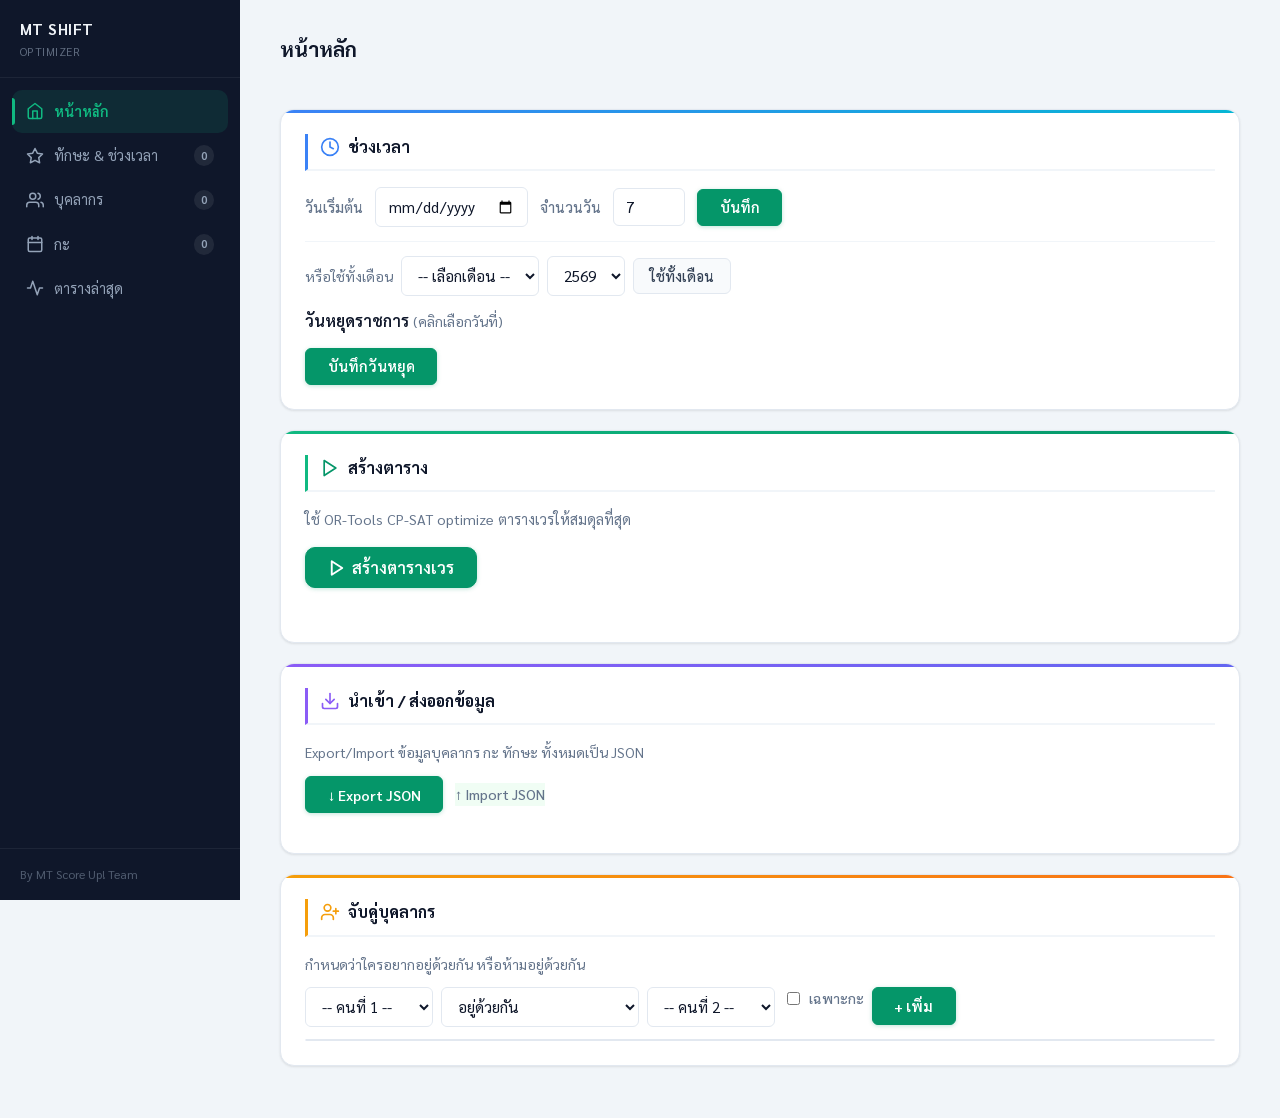
==== static/index.html @ 8bf4f56b "Add Excel (.xlsx) export — styled like print layout - Sheet 1: wide schedule table, cool-tone shift " ====
<!DOCTYPE html>
<html lang="th">
<head>
  <meta charset="UTF-8" />
  <meta name="viewport" content="width=device-width, initial-scale=1" />
  <title>MT Shift Optimizer</title>
  <link rel="stylesheet" href="/static/style.css" />
  <link rel="preconnect" href="https://fonts.googleapis.com">
  <link rel="preconnect" href="https://fonts.gstatic.com" crossorigin>
  <link href="https://fonts.googleapis.com/css2?family=Sarabun:wght@400;500;600;700&display=swap" rel="stylesheet">
</head>
<body class="app-layout">
  <div class="app-sidebar-overlay" id="sidebar_overlay"></div>
  <aside class="app-sidebar" id="app_sidebar" aria-label="เมนูหลัก">
    <div class="app-sidebar-header">
      <div>
        <h1 class="app-sidebar-title">MT Shift</h1>
        <div class="app-sidebar-subtitle">Optimizer</div>
      </div>
      <button class="sidebar-close-btn" id="sidebar_close" aria-label="ปิดเมนู">
        <svg width="20" height="20" viewBox="0 0 24 24" fill="none" stroke="currentColor" stroke-width="2" stroke-linecap="round" stroke-linejoin="round"><line x1="18" y1="6" x2="6" y2="18"/><line x1="6" y1="6" x2="18" y2="18"/></svg>
      </button>
    </div>
    <nav class="app-sidebar-nav">
      <a href="#" class="app-nav-item active" data-page="home">
        <svg class="nav-icon" viewBox="0 0 24 24" fill="none" stroke="currentColor" stroke-width="2" stroke-linecap="round" stroke-linejoin="round"><path d="M3 9l9-7 9 7v11a2 2 0 0 1-2 2H5a2 2 0 0 1-2-2z"/><polyline points="9 22 9 12 15 12 15 22"/></svg>
        <span>หน้าหลัก</span>
      </a>
      <a href="#" class="app-nav-item" data-page="skills">
        <svg class="nav-icon" viewBox="0 0 24 24" fill="none" stroke="currentColor" stroke-width="2" stroke-linecap="round" stroke-linejoin="round"><polygon points="12 2 15.09 8.26 22 9.27 17 14.14 18.18 21.02 12 17.77 5.82 21.02 7 14.14 2 9.27 8.91 8.26 12 2"/></svg>
        <span>ทักษะ &amp; ช่วงเวลา</span>
        <span class="nav-badge" id="nav_badge_skills">0</span>
      </a>
      <a href="#" class="app-nav-item" data-page="staff">
        <svg class="nav-icon" viewBox="0 0 24 24" fill="none" stroke="currentColor" stroke-width="2" stroke-linecap="round" stroke-linejoin="round"><path d="M17 21v-2a4 4 0 0 0-4-4H5a4 4 0 0 0-4 4v2"/><circle cx="9" cy="7" r="4"/><path d="M23 21v-2a4 4 0 0 0-3-3.87"/><path d="M16 3.13a4 4 0 0 1 0 7.75"/></svg>
        <span>บุคลากร</span>
        <span class="nav-badge" id="nav_badge_staff">0</span>
      </a>
      <a href="#" class="app-nav-item" data-page="shifts">
        <svg class="nav-icon" viewBox="0 0 24 24" fill="none" stroke="currentColor" stroke-width="2" stroke-linecap="round" stroke-linejoin="round"><rect x="3" y="4" width="18" height="18" rx="2" ry="2"/><line x1="16" y1="2" x2="16" y2="6"/><line x1="8" y1="2" x2="8" y2="6"/><line x1="3" y1="10" x2="21" y2="10"/></svg>
        <span>กะ</span>
        <span class="nav-badge" id="nav_badge_shifts">0</span>
      </a>
      <a href="#" class="app-nav-item" data-page="schedule">
        <svg class="nav-icon" viewBox="0 0 24 24" fill="none" stroke="currentColor" stroke-width="2" stroke-linecap="round" stroke-linejoin="round"><polyline points="22 12 18 12 15 21 9 3 6 12 2 12"/></svg>
        <span>ตารางล่าสุด</span>
      </a>
    </nav>
    <div class="app-sidebar-footer">By MT Score Up! Team</div>
  </aside>

  <button class="hamburger-btn" id="hamburger_btn" aria-label="เปิดเมนู">
    <svg width="24" height="24" viewBox="0 0 24 24" fill="none" stroke="currentColor" stroke-width="2" stroke-linecap="round" stroke-linejoin="round"><line x1="3" y1="12" x2="21" y2="12"/><line x1="3" y1="6" x2="21" y2="6"/><line x1="3" y1="18" x2="21" y2="18"/></svg>
  </button>

  <main class="app-main">

    <!-- ===== HOME ===== -->
    <div id="page-home" class="app-page">
      <header class="page-header">
        <h1>หน้าหลัก</h1>
      </header>
      <div id="home_process_steps" class="process-steps" aria-label="ขั้นตอนการทำงาน"></div>
      <section id="settings" class="card card-step card-home card-home-time">
        <h2><svg class="card-icon" viewBox="0 0 24 24" fill="none" stroke="currentColor" stroke-width="2" stroke-linecap="round" stroke-linejoin="round"><circle cx="12" cy="12" r="10"/><polyline points="12 6 12 12 16 14"/></svg>ช่วงเวลา</h2>
        <div class="setting-row">
          <label for="schedule_start_date">วันเริ่มต้น</label>
          <input type="date" id="schedule_start_date" />
          <label for="num_days">จำนวนวัน</label>
          <input type="number" id="num_days" min="1" max="31" value="7" style="width:4.5rem" />
          <button type="button" id="save_settings" class="btn-primary">บันทึก</button>
        </div>
        <div class="month-preset">
          <span>หรือใช้ทั้งเดือน</span>
          <select id="preset_month">
            <option value="">-- เลือกเดือน --</option>
            <option value="1">มกราคม</option>
            <option value="2">กุมภาพันธ์</option>
            <option value="3">มีนาคม</option>
            <option value="4">เมษายน</option>
            <option value="5">พฤษภาคม</option>
            <option value="6">มิถุนายน</option>
            <option value="7">กรกฎาคม</option>
            <option value="8">สิงหาคม</option>
            <option value="9">กันยายน</option>
            <option value="10">ตุลาคม</option>
            <option value="11">พฤศจิกายน</option>
            <option value="12">ธันวาคม</option>
          </select>
          <select id="preset_year"></select>
          <button type="button" id="apply_month">ใช้ทั้งเดือน</button>
        </div>
        <div style="margin-top:.75rem">
          <label style="font-weight:600; margin-bottom:.35rem; display:block">วันหยุดราชการ <span class="text-muted" style="font-weight:400">(คลิกเลือกวันที่)</span></label>
          <div id="holiday_calendar" class="holiday-calendar"></div>
          <input type="hidden" id="holiday_dates" />
          <button type="button" id="save_holidays" class="btn-primary" style="margin-top:.5rem">บันทึกวันหยุด</button>
          <span id="holiday_save_msg" class="text-muted" style="font-size:.82rem; margin-left:.5rem"></span>
        </div>
      </section>
      <section id="run" class="card card-step card-home card-home-run">
        <h2><svg class="card-icon" viewBox="0 0 24 24" fill="none" stroke="currentColor" stroke-width="2" stroke-linecap="round" stroke-linejoin="round"><polygon points="5 3 19 12 5 21 5 3"/></svg>สร้างตาราง</h2>
        <p id="run_ready_hint" class="run-ready-hint" style="display:none">พร้อมสร้างตารางแล้ว</p>
        <p class="card-desc">ใช้ OR-Tools CP-SAT optimize ตารางเวรให้สมดุลที่สุด</p>
        <button type="button" id="run_schedule" class="btn-primary btn-run btn-run-hero" data-default-text="สร้างตารางเวร">
          <svg width="18" height="18" viewBox="0 0 24 24" fill="none" stroke="currentColor" stroke-width="2.5" stroke-linecap="round" stroke-linejoin="round"><polygon points="5 3 19 12 5 21 5 3"/></svg>
          <span class="btn-text">สร้างตารางเวร</span>
        </button>
        <p id="run_message" class="message"></p>
      </section>
      <section class="card card-step card-home card-home-io">
        <h2><svg class="card-icon" viewBox="0 0 24 24" fill="none" stroke="currentColor" stroke-width="2" stroke-linecap="round" stroke-linejoin="round"><path d="M21 15v4a2 2 0 0 1-2 2H5a2 2 0 0 1-2-2v-4"/><polyline points="7 10 12 15 17 10"/><line x1="12" y1="15" x2="12" y2="3"/></svg>นำเข้า / ส่งออกข้อมูล</h2>
        <p class="text-muted" style="margin:0 0 .75rem 0">Export/Import ข้อมูลบุคลากร กะ ทักษะ ทั้งหมดเป็น JSON</p>
        <div class="form-inline">
          <button type="button" id="export_json" class="btn-primary">↓ Export JSON</button>
          <label class="btn-secondary" style="cursor:pointer; display:inline-flex; align-items:center; gap:.25rem">
            ↑ Import JSON
            <input type="file" id="import_json_file" accept=".json" style="display:none" />
          </label>
        </div>
      </section>
      <section class="card card-step card-home card-home-pair">
        <h2><svg class="card-icon" viewBox="0 0 24 24" fill="none" stroke="currentColor" stroke-width="2" stroke-linecap="round" stroke-linejoin="round"><path d="M16 21v-2a4 4 0 0 0-4-4H6a4 4 0 0 0-4 4v2"/><circle cx="9" cy="7" r="4"/><line x1="19" y1="8" x2="19" y2="14"/><line x1="22" y1="11" x2="16" y2="11"/></svg>จับคู่บุคลากร</h2>
        <p class="text-muted" style="margin:0 0 .75rem 0">กำหนดว่าใครอยากอยู่ด้วยกัน หรือห้ามอยู่ด้วยกัน</p>
        <div class="form-inline" style="margin-bottom:.75rem; flex-wrap:wrap; gap:.5rem; align-items:flex-start">
          <select id="pair_staff_1" style="min-width:8rem"><option value="">-- คนที่ 1 --</option></select>
          <select id="pair_type" style="min-width:9rem">
            <option value="together">อยู่ด้วยกัน</option>
            <option value="apart">ห้ามอยู่ด้วยกัน</option>
            <option value="depends_on">คนที่ 2 ต้องอยู่กับ คนที่ 1</option>
          </select>
          <select id="pair_staff_2" style="min-width:8rem"><option value="">-- คนที่ 2 --</option></select>
          <div class="pair-shifts-wrap" style="display:flex; align-items:center; gap:.5rem; flex-wrap:wrap">
            <label class="pair-shift-toggle" style="display:inline-flex; align-items:center; gap:.35rem; cursor:pointer; white-space:nowrap">
              <input type="checkbox" id="pair_shift_filter_on" />
              <span>เฉพาะกะ</span>
            </label>
            <div id="pair_shifts_checkboxes" class="pair-shifts-checkboxes" style="display:none; flex-wrap:wrap; gap:.4rem"></div>
          </div>
          <button type="button" id="add_pair" class="btn-primary">+ เพิ่ม</button>
        </div>
        <ul id="pair_list" class="skill-list"></ul>
      </section>
    </div>

    <!-- ===== SKILLS ===== -->
    <div id="page-skills" class="app-page" style="display:none">
      <header class="page-header">
        <h1>ทักษะ &amp; ช่วงเวลา</h1>
      </header>
      <section id="skills" class="card">
        <h2>ทักษะ</h2>
        <p class="text-muted">เพิ่มทักษะที่นี่ แล้วกำหนดให้บุคลากรในหน้าบุคลากร</p>
        <div class="form-inline" style="margin-bottom:1rem">
          <input type="text" id="skill_name" placeholder="ชื่อทักษะ เช่น เจาะเลือด" aria-label="ชื่อทักษะ" style="min-width:12rem" />
          <button type="button" id="add_skill" class="btn-primary">+ เพิ่ม</button>
        </div>
        <ul id="skill_list" class="skill-list"></ul>
      </section>
      <section id="titles" class="card">
        <h2>ฉายา / ตำแหน่ง</h2>
        <p class="text-muted">เช่น MT เต็มเวลา, พาร์ทไทม์ — กำหนดประเภทของแต่ละตำแหน่ง</p>
        <div class="form-inline" style="margin-bottom:1rem">
          <input type="text" id="title_name" placeholder="ชื่อฉายา เช่น MT เต็มเวลา" aria-label="ชื่อฉายา" style="min-width:10rem" />
          <select id="title_type" aria-label="ประเภท">
            <option value="fulltime">เต็มเวลา</option>
            <option value="parttime">พาร์ทไทม์</option>
          </select>
          <button type="button" id="add_title" class="btn-primary">+ เพิ่ม</button>
        </div>
        <ul id="title_list" class="skill-list"></ul>
      </section>
      <section id="time_windows" class="card">
        <h2>ช่วงเวลา</h2>
        <p class="text-muted">กำหนดช่วงเวลาสำหรับกะและบุคลากร</p>
        <div class="form-inline" style="margin-bottom:1rem">
          <label for="time_window_start">เริ่ม</label>
          <input type="text" id="time_window_start" placeholder="06:30" aria-label="เวลาเริ่ม" style="width:5.5rem" />
          <label for="time_window_end">ถึง</label>
          <input type="text" id="time_window_end" placeholder="12:00" aria-label="เวลาสิ้นสุด" style="width:5.5rem" />
          <label for="time_window_name">ชื่อ (ไม่บังคับ)</label>
          <input type="text" id="time_window_name" placeholder="ชื่อ หรือจะใช้เวลาเป็นชื่อ" aria-label="ชื่อช่วงเวลา" style="min-width:10rem" />
          <button type="button" id="add_time_window" class="btn-primary">+ เพิ่ม</button>
        </div>
        <ul id="time_window_list" class="skill-list"></ul>
      </section>
    </div>

    <!-- ===== STAFF ===== -->
    <div id="page-staff" class="app-page" style="display:none">
      <header class="page-header">
        <h1>บุคลากร</h1>
      </header>
      <section class="card">
        <h2>เพิ่มบุคลากร</h2>
        <details class="staff-add-collapse" open>
          <summary class="staff-add-collapse-summary">พับ/ขยายฟอร์มเพิ่มบุคลากร</summary>
        <fieldset class="form-section">
          <legend>ข้อมูลพื้นฐาน</legend>
          <div class="form-inline">
            <input type="text" id="staff_name" placeholder="ชื่อ-นามสกุล" aria-label="ชื่อ" style="min-width:10rem" />
            <label for="staff_title_select">ตำแหน่ง</label>
            <select id="staff_title_select" aria-label="ฉายา/ตำแหน่ง" style="min-width:10rem">
              <option value="">— เลือก —</option>
            </select>
          </div>
        </fieldset>
        <fieldset class="form-section">
          <legend>วันหยุด</legend>
          <div class="form-group staff-off-days-of-month-wrap" style="margin-top:.5rem">
            <div class="month-mode-toggle">
              <label class="month-mode-label">
                <input type="radio" name="staff_add_month_mode" value="off" checked /> ระบุวันหยุด
              </label>
              <label class="month-mode-label">
                <input type="radio" name="staff_add_month_mode" value="work" /> ระบุวันทำงาน
              </label>
            </div>
            <label for="staff_add_off_days_of_month" id="staff_add_month_label">รายเดือน (วันที่)</label>
            <input type="text" id="staff_add_off_days_of_month" class="staff-month-input" placeholder="คลิกเลือกวันที่จากปฏิทิน" aria-label="วันที่ของเดือน" readonly style="max-width:16rem" />
            <div id="staff_add_month_hint" class="text-muted staff-month-help"></div>
            <div id="staff_add_off_days_of_month_calendar"></div>
          </div>
        </fieldset>
        <details class="form-section shift-day-rules-section shift-day-rules-collapse" open>
          <summary class="shift-day-rules-summary">ข้อยกเว้นรายวันแยกกะ</summary>
          <div class="form-group shift-day-rules-wrap" style="margin-top:0">
            <label class="text-muted" style="font-size:.82rem">เช่น วันที่ 27 อนุญาตเฉพาะเวรบ่าย/ดึก (กะอื่นจะไม่ถูกจัดในวันนั้น)</label>
            <div id="staff_add_shift_day_rules" class="shift-day-rules-list"></div>
            <button type="button" id="staff_add_shift_day_rule_add" class="small shift-day-rules-add-btn">+ เพิ่มกฎรายวัน</button>
          </div>
        </details>
        <fieldset class="form-section">
          <legend>จำนวนกะ / เดือน</legend>
          <div class="form-inline" style="margin-bottom:0">
            <label for="staff_add_min_shifts">ขั้นต่ำ</label>
            <input type="number" id="staff_add_min_shifts" min="0" max="31" placeholder="—" style="width:5rem" />
            <label for="staff_add_max_shifts">สูงสุด</label>
            <input type="number" id="staff_add_max_shifts" min="0" max="31" placeholder="—" style="width:5rem" />
            <span class="text-muted" style="font-size:.82rem; margin:0">ว่างไว้ = ไม่จำกัด</span>
          </div>
        </fieldset>
        <fieldset class="form-section">
          <legend>ห่างกันอย่างน้อย (วัน)</legend>
          <div class="form-inline" style="margin-bottom:0">
            <input type="number" id="staff_add_min_gap" min="0" max="30" placeholder="—" style="width:5rem" />
            <span class="text-muted" style="font-size:.82rem; margin:0">เช่น 6 = ห่างอย่างน้อย 6 วัน (≈1 ครั้ง/สัปดาห์)</span>
          </div>
          <div class="form-group" style="margin-top:.5rem">
            <label class="text-muted" style="font-size:.82rem">กำหนดเว้นขั้นต่ำแยกตามกะ (ใส่ตัวเลขเฉพาะกะที่อยากจำกัด)</label>
            <div id="staff_add_min_gap_rules" class="staff-skills-checkboxes"></div>
          </div>
        </fieldset>
        <fieldset class="form-section">
          <legend>ขั้นต่ำ/สูงสุด ต่อกะรายคน</legend>
          <div class="form-group" style="margin-top:0">
            <label class="text-muted" style="font-size:.82rem">กำหนดเฉพาะกะที่ต้องคุม เช่น เวรดึก xmatch</label>
            <div id="staff_add_shift_limits" class="staff-skills-checkboxes"></div>
          </div>
        </fieldset>
        <fieldset class="form-section">
          <legend>ทักษะ &amp; เวลา</legend>
          <div class="form-group staff-add-skills-wrap" style="margin-top:0">
            <label>ทักษะ</label>
            <div id="staff_add_skills" class="staff-skills-checkboxes"></div>
          </div>
          <div class="form-group staff-add-time-windows-wrap">
            <label>ช่วงเวลาที่อยู่ได้</label>
            <div id="staff_add_time_windows" class="staff-time-windows-checkboxes"></div>
          </div>
        </fieldset>
        <button type="button" id="add_staff" class="btn-primary" style="margin-top:.75rem">+ เพิ่มบุคลากร</button>
        </details>
      </section>

      <section class="card">
        <h2>รายชื่อบุคลากร</h2>
        <div class="staff-sidebar-layout">
          <nav id="staff_sidebar" class="staff-sidebar" aria-label="รายชื่อบุคลากร">
            <ul id="staff_list"></ul>
          </nav>
          <div id="staff_detail_panel" class="staff-detail-panel">
            <div id="staff_detail_empty" class="staff-detail-empty">เลือกบุคลากรจากรายการด้านซ้าย</div>
            <div id="staff_detail_loading" style="display:none">กำลังโหลด...</div>
            <div id="staff_detail_content" style="display:none"></div>
          </div>
        </div>
      </section>
    </div>

    <!-- ===== SHIFTS ===== -->
    <div id="page-shifts" class="app-page" style="display:none">
      <header class="page-header">
        <h1>กะ</h1>
      </header>
      <section class="card">
        <h2>เทมเพลต</h2>
        <div class="template-buttons">
          <span>โหลด</span>
          <button type="button" id="template_1" class="btn-template btn-template-wip">Template 1 — เวรเจาะเลือด (ยังไม่เสร็จ)</button>
          <button type="button" id="template_2" class="btn-template">Template 2 — Microbiology</button>
          <button type="button" id="template_5" class="btn-template btn-template-wip">Template 5 — Multi-room (Micro/Hemato/Immune/Chem) (ยังไม่เสร็จ)</button>
          <button type="button" id="template_6" class="btn-template">Template 6 — ห้อง Donor / ห้อง X-match</button>
          <button type="button" id="template_3" class="btn-template btn-template-wip">Template 3 — (ยังไม่เสร็จ)</button>
          <button type="button" id="template_4" class="btn-template btn-template-demo">Template 4 — Demo infeasible</button>
          <button type="button" id="clear_all" class="btn-clear-all small" title="ลบบุคลากร กะ และตารางทั้งหมด">ล้างทั้งหมด</button>
        </div>
      </section>
      <section class="card">
        <h2>เพิ่ม / แก้ไขกะ</h2>
        <div class="shift-form">
          <div class="form-inline">
            <input type="text" id="shift_name" placeholder="ชื่อกะ" aria-label="ชื่อกะ" />
            <button type="button" id="add_shift" class="btn-primary">+ บันทึกกะ</button>
            <span id="shift_edit_actions" style="display:none">
              <button type="button" id="shift_edit_cancel" class="btn-secondary small">ยกเลิก</button>
            </span>
          </div>
          <div class="form-group shift-active-days-of-month-wrap" style="margin-top:.5rem">
            <label for="shift_active_days_of_month_summary">วันที่ของเดือน (1-31)</label>
            <input type="text" id="shift_active_days_of_month_summary" class="staff-month-input" placeholder="คลิกเลือกวันที่จากปุ่มด้านล่าง" readonly style="max-width:16rem" />
            <input type="hidden" id="shift_active_days_of_month" />
            <div id="shift_active_days_of_month_calendar"></div>
            <label class="shift-include-holidays-pill">
              <input type="checkbox" id="shift_include_holidays" />
              <span class="shift-include-holidays-copy">
                <strong>รวมวันหยุดราชการ</strong>
                <small>วันที่หยุดที่ตั้งไว้จะถือว่าเปิดกะนี้เพิ่มทันที</small>
              </span>
            </label>
          </div>
          <details class="shift-help" open style="margin-top:.5rem">
            <summary class="shift-help-summary">วิธีใช้แบบเร็ว (3 จุดสำคัญ)</summary>
            <ul class="shift-help-list">
              <li><strong>ทำอะไร:</strong> เลือกวันที่ 1-31 ที่ต้องการให้กะนี้เปิด และจัดลำดับช่องในกะตามคอลัมน์ที่อยากเห็น</li>
              <li><strong>เมื่อไหร่:</strong> ถ้าต้องการให้กะเปิดเพิ่มในวันหยุดราชการ ให้เปิดสวิตช์ <strong>รวมวันหยุดราชการ</strong></li>
              <li><strong>ผลลัพธ์:</strong> ตอนสร้างตาราง ระบบจะเปิดกะตามวันที่ที่เลือก (รวมวันหยุดถ้าเปิดสวิตช์) และเรียงคอลัมน์ตามลำดับช่องที่ตั้งไว้</li>
            </ul>
          </details>
          <details class="shift-title-reqs-details">
            <summary>ฉายาขั้นต่ำต่อกะ <small>(เช่น ต้องมี "เต็มเวลา" >= 1 คน)</small></summary>
            <div id="shift_title_requirements"></div>
            <button type="button" id="add_title_req_row" class="small">+ เพิ่มเงื่อนไขฉายา</button>
          </details>
          <div class="positions-editor">
            <span>ช่องในกะ</span>
            <div id="shift_positions_list"></div>
            <button type="button" id="add_position_row" class="small">+ เพิ่มช่อง</button>
          </div>
        </div>
      </section>
      <section class="card">
        <h2>รายการกะ</h2>
        <ul id="shift_list"></ul>
      </section>
    </div>

    <!-- ===== SCHEDULE ===== -->
    <div id="page-schedule" class="app-page" style="display:none">
      <header class="page-header">
        <h1>ตารางล่าสุด</h1>
      </header>
      <section id="schedule_result" class="card">
        <p id="schedule_meta"></p>
        <div id="schedule_table_wrap"></div>
        <p>
          <a id="export_xlsx" href="#" class="btn-primary" style="display:none">↓ Excel</a>
          <a id="export_csv" href="#" class="btn-secondary" style="display:none">↓ CSV</a>
          <button id="print_schedule" class="btn-secondary" style="display:none">🖨 พิมพ์ A4</button>
        </p>
      </section>
    </div>

  </main>
  <script src="/static/app.js"></script>
</body>
</html>
---- static/style.css ----
/* ===== Design tokens ===== */
:root {
  --bg:           #f1f5f9;
  --surface:      #ffffff;
  --surface-2:    #f8fafc;
  --border:       #e2e8f0;
  --border-light: #f1f5f9;
  --text:         #0f172a;
  --text-2:       #334155;
  --muted:        #64748b;
  --accent:       #059669;
  --accent-2:     #047857;
  --accent-light: #d1fae5;
  --accent-pale:  #f0fdf4;
  --danger:       #dc2626;
  --danger-light: #fee2e2;
  --warn:         #d97706;
  --warn-light:   #fffbeb;
  --radius:       10px;
  --radius-sm:    6px;
  --radius-lg:    14px;
  --shadow-sm:    0 1px 3px rgba(0,0,0,.06), 0 1px 2px rgba(0,0,0,.04);
  --shadow:       0 4px 16px rgba(0,0,0,.07), 0 1px 4px rgba(0,0,0,.04);
  --sidebar-bg:   #0f172a;
  --sidebar-text: #94a3b8;
  --sidebar-active: #10b981;
  --sidebar-active-bg: rgba(16,185,129,.12);
}

* { box-sizing: border-box; }

body {
  font-family: "Sarabun", "Segoe UI", system-ui, sans-serif;
  background: var(--bg);
  color: var(--text);
  margin: 0;
  line-height: 1.6;
  font-size: 1rem;
}

/* ===== Layout ===== */
body.app-layout {
  display: flex;
  min-height: 100vh;
}

/* ===== Sidebar ===== */
.app-sidebar {
  width: 240px;
  min-width: 240px;
  background: var(--sidebar-bg);
  display: flex;
  flex-direction: column;
  position: sticky;
  top: 0;
  height: 100vh;
  overflow-y: auto;
  z-index: 100;
  transition: transform .3s cubic-bezier(.4,0,.2,1);
}

.app-sidebar-header {
  padding: 1.25rem 1.25rem 1rem;
  border-bottom: 1px solid rgba(255,255,255,.06);
  display: flex;
  align-items: center;
  justify-content: space-between;
}

.sidebar-close-btn {
  display: none;
  background: none;
  border: none;
  color: var(--sidebar-text);
  cursor: pointer;
  padding: .25rem;
  border-radius: var(--radius-sm);
  transition: background .15s, color .15s;
}
.sidebar-close-btn:hover { background: rgba(255,255,255,.1); color: #fff; }

.app-sidebar-title {
  font-size: .95rem;
  font-weight: 700;
  margin: 0;
  color: #f1f5f9;
  letter-spacing: .03em;
  text-transform: uppercase;
  line-height: 1.3;
}

.app-sidebar-subtitle {
  font-size: .72rem;
  color: rgba(148,163,184,.6);
  margin-top: .2rem;
  letter-spacing: .04em;
  text-transform: uppercase;
}

.app-sidebar-nav {
  padding: .75rem .75rem 0;
  display: flex;
  flex-direction: column;
  gap: 2px;
  flex: 1;
}

.app-sidebar-footer {
  padding: 1rem 1.25rem;
  font-size: .75rem;
  color: rgba(148,163,184,.5);
  border-top: 1px solid rgba(255,255,255,.06);
  margin-top: auto;
}

.app-nav-item {
  display: flex;
  align-items: center;
  gap: .65rem;
  padding: .6rem .85rem;
  color: var(--sidebar-text);
  text-decoration: none;
  font-size: .9rem;
  border-radius: var(--radius);
  transition: background .2s, color .2s, transform .15s;
  position: relative;
}

.app-nav-item:hover {
  background: rgba(255,255,255,.08);
  color: #e2e8f0;
  transform: translateX(2px);
}

.app-nav-item.active {
  background: var(--sidebar-active-bg);
  color: var(--sidebar-active);
  font-weight: 600;
}

.app-nav-item.active::before {
  content: "";
  position: absolute;
  left: 0;
  top: .45rem;
  bottom: .45rem;
  width: 3px;
  background: var(--sidebar-active);
  border-radius: 0 3px 3px 0;
}

.nav-icon {
  width: 18px;
  height: 18px;
  flex-shrink: 0;
  stroke-width: 2;
}

.nav-badge {
  display: inline-flex;
  align-items: center;
  justify-content: center;
  min-width: 1.3rem;
  height: 1.3rem;
  padding: 0 .35rem;
  font-size: .7rem;
  font-weight: 700;
  background: rgba(255,255,255,.08);
  color: var(--sidebar-text);
  border-radius: 99px;
  margin-left: auto;
}

.app-nav-item.active .nav-badge {
  background: rgba(16,185,129,.25);
  color: var(--sidebar-active);
}

/* ===== Hamburger button ===== */
.hamburger-btn {
  display: none;
  position: fixed;
  top: .75rem;
  left: .75rem;
  z-index: 90;
  background: var(--surface);
  border: 1px solid var(--border);
  border-radius: var(--radius);
  padding: .5rem;
  cursor: pointer;
  box-shadow: var(--shadow-sm);
  color: var(--text);
  transition: background .15s, box-shadow .15s;
}
.hamburger-btn:hover { background: var(--surface-2); box-shadow: var(--shadow); }

/* ===== Sidebar overlay (mobile) ===== */
.app-sidebar-overlay {
  display: none;
  position: fixed;
  inset: 0;
  background: rgba(0,0,0,.45);
  z-index: 99;
  opacity: 0;
  transition: opacity .3s ease;
}
.app-sidebar-overlay.active {
  display: block;
  opacity: 1;
}

/* ===== Mobile responsive ===== */
@media (max-width: 768px) {
  .hamburger-btn { display: flex; }
  .sidebar-close-btn { display: flex; }

  .app-sidebar {
    position: fixed;
    top: 0;
    left: 0;
    height: 100vh;
    transform: translateX(-100%);
  }
  .app-sidebar.open {
    transform: translateX(0);
  }

  .app-main {
    padding: 1rem 1rem;
    padding-top: 3.5rem;
  }

  .card { padding: 1rem; }

  .setting-row {
    flex-direction: column;
    align-items: stretch;
    gap: .5rem;
  }

  .month-preset {
    flex-direction: column;
    align-items: stretch;
  }

  .form-inline {
    flex-direction: column;
    align-items: stretch;
  }

  .btn-run-hero {
    width: 100%;
  }

  .staff-sidebar-layout {
    flex-direction: column;
  }
  .staff-sidebar {
    width: 100%;
    min-width: 0;
    max-height: 200px;
    border-right: none;
    border-bottom: 1px solid var(--border);
  }
}

/* ===== Main content ===== */
.app-main {
  flex: 1;
  overflow-y: auto;
  padding: 2rem 2.5rem;
  background: var(--bg);
  min-width: 0;
}

.app-page {
  max-width: 960px;
  margin: 0 auto;
}

#page-schedule {
  max-width: 100%;
}

/* ===== Page header ===== */
.page-header {
  margin-bottom: 1.5rem;
}

.page-header h1 {
  font-size: 1.3rem;
  font-weight: 700;
  margin: 0;
  color: var(--text);
}

/* ===== Page transitions ===== */
.app-page {
  animation: pageFadeIn .3s ease;
}

@keyframes pageFadeIn {
  from { opacity: 0; transform: translateY(8px); }
  to   { opacity: 1; transform: translateY(0); }
}

/* ===== Cards ===== */
.card {
  background: var(--surface);
  border-radius: var(--radius-lg);
  padding: 1.5rem;
  margin-bottom: 1.25rem;
  box-shadow: var(--shadow-sm);
  border: 1px solid var(--border);
  transition: box-shadow .2s, transform .2s;
}

.card:hover {
  box-shadow: var(--shadow);
}

.card h2 {
  font-size: 1rem;
  font-weight: 700;
  margin: 0 0 1rem;
  color: var(--text);
  padding-left: .75rem;
  padding-bottom: .6rem;
  border-bottom: 2px solid var(--border-light);
  border-left: 3px solid var(--accent);
  display: flex;
  align-items: center;
  gap: .5rem;
}

.card-icon {
  width: 20px;
  height: 20px;
  flex-shrink: 0;
  stroke: var(--accent);
}

.card-desc {
  margin: 0 0 1rem 0;
  color: var(--muted);
  font-size: .9rem;
}

/* ===== Home page card accents ===== */
.card-home { position: relative; overflow: hidden; }
.card-home::before {
  content: "";
  position: absolute;
  top: 0;
  left: 0;
  right: 0;
  height: 3px;
  border-radius: var(--radius-lg) var(--radius-lg) 0 0;
}

.card-home-time::before { background: linear-gradient(90deg, #3b82f6, #06b6d4); }
.card-home-time h2 { border-left-color: #3b82f6; }
.card-home-time .card-icon { stroke: #3b82f6; }

.card-home-run::before { background: linear-gradient(90deg, #10b981, #059669); }
.card-home-run h2 { border-left-color: #10b981; }

.card-home-io::before { background: linear-gradient(90deg, #8b5cf6, #6366f1); }
.card-home-io h2 { border-left-color: #8b5cf6; }
.card-home-io .card-icon { stroke: #8b5cf6; }

.card-home-pair::before { background: linear-gradient(90deg, #f59e0b, #f97316); }
.card-home-pair h2 { border-left-color: #f59e0b; }
.card-home-pair .card-icon { stroke: #f59e0b; }

/* Hero run button */
.btn-run-hero {
  padding: .75rem 2rem;
  font-size: 1rem;
  border-radius: var(--radius);
  box-shadow: 0 4px 14px rgba(5, 150, 105, .35);
  transition: background .15s, box-shadow .2s, transform .15s;
}

.btn-run-hero:hover {
  transform: translateY(-1px);
  box-shadow: 0 6px 20px rgba(5, 150, 105, .4);
}

.btn-run-hero:active {
  transform: translateY(0);
}

/* ===== Form sections (fieldset grouping) ===== */
.form-section {
  border: 1px solid var(--border-light);
  border-radius: var(--radius);
  padding: .875rem 1rem 1rem;
  margin: 0 0 .875rem;
  background: var(--surface-2);
}

.form-section legend {
  font-size: .85rem;
  font-weight: 600;
  color: var(--accent-2);
  padding: 0 .5rem;
  margin-left: -.25rem;
}

/* ===== Buttons ===== */
button {
  display: inline-flex;
  align-items: center;
  justify-content: center;
  gap: .4rem;
  padding: .5rem 1rem;
  background: var(--surface-2);
  border: 1px solid var(--border);
  border-radius: var(--radius-sm);
  color: var(--text-2);
  cursor: pointer;
  font-size: .9rem;
  font-weight: 500;
  min-height: 2.25rem;
  font-family: inherit;
  transition: background .12s, border-color .12s, color .12s, box-shadow .12s;
}

button:hover {
  background: #e8f4fe;
  border-color: #93c5fd;
  color: #1d4ed8;
}

.btn-primary {
  background: var(--accent);
  color: #fff;
  border-color: var(--accent);
  font-weight: 600;
  padding: .55rem 1.35rem;
  box-shadow: 0 1px 4px rgba(5,150,105,.25);
}

.btn-primary:hover {
  background: var(--accent-2);
  border-color: var(--accent-2);
  color: #fff;
  box-shadow: 0 2px 8px rgba(5,150,105,.3);
}

.btn-primary:disabled {
  opacity: .7;
  cursor: not-allowed;
}

.btn-secondary {
  color: var(--accent);
  background: var(--accent-pale);
  border-color: #a7f3d0;
  text-decoration: none;
  display: inline-flex;
  align-items: center;
}

.btn-secondary:hover {
  background: var(--accent-light);
  border-color: var(--accent);
  color: var(--accent-2);
  text-decoration: none;
}

button.small {
  padding: .3rem .7rem;
  font-size: .82rem;
  min-height: 0;
  border-radius: var(--radius-sm);
}

/* Run button loading spinner */
.btn-run.is-loading .btn-text {
  position: relative;
  padding-left: 1.5rem;
}

.btn-run.is-loading .btn-text::before {
  content: "";
  position: absolute;
  left: 0;
  top: 50%;
  transform: translateY(-50%);
  width: 1rem;
  height: 1rem;
  border: 2px solid rgba(255,255,255,.4);
  border-top-color: #fff;
  border-radius: 50%;
  animation: spin .7s linear infinite;
}

@keyframes spin {
  to { transform: translateY(-50%) rotate(360deg); }
}

/* Delete / danger buttons */
.btn-delete-staff, .btn-delete-shift, .btn-remove-position,
.btn-delete-skill, .btn-delete-title, .btn-clear-all {
  color: var(--danger);
  background: var(--danger-light);
  border-color: #fca5a5;
}

.btn-delete-staff:hover, .btn-delete-shift:hover, .btn-remove-position:hover,
.btn-delete-skill:hover, .btn-delete-title:hover, .btn-clear-all:hover {
  background: #fca5a5;
  border-color: var(--danger);
  color: var(--danger);
}

.btn-clear-all {
  margin-left: auto;
}

/* Template buttons */
.template-buttons {
  display: flex;
  flex-wrap: wrap;
  align-items: center;
  gap: .5rem;
  margin-bottom: 1.25rem;
}

.template-buttons > span {
  color: var(--muted);
  font-size: .85rem;
}

.btn-template {
  font-size: .85rem;
  padding: .4rem .85rem;
  border-radius: 99px;
  background: var(--accent-pale);
  border-color: #a7f3d0;
  color: var(--accent-2);
  font-weight: 500;
}

.btn-template:hover {
  background: var(--accent-light);
  border-color: var(--accent);
  color: var(--accent-2);
}

.btn-template-wip {
  opacity: .5;
  font-style: italic;
}

.btn-template-demo {
  background: var(--surface-2);
  border-color: var(--border);
  color: var(--muted);
}

.btn-template-demo:hover {
  background: #e2e8f0;
  border-color: #94a3b8;
  color: var(--text-2);
}

/* ===== Forms ===== */
input[type="text"],
input[type="number"],
input[type="date"],
select,
textarea {
  padding: .5rem .75rem;
  background: var(--surface);
  border: 1px solid var(--border);
  border-radius: var(--radius-sm);
  color: var(--text);
  font-size: .95rem;
  font-family: inherit;
  min-height: 2.25rem;
  transition: border-color .12s, box-shadow .12s;
}

input[type="text"]:focus,
input[type="number"]:focus,
input[type="date"]:focus,
select:focus,
textarea:focus {
  outline: none;
  border-color: var(--accent);
  box-shadow: 0 0 0 3px rgba(5,150,105,.12);
}

.form-inline {
  display: flex;
  flex-wrap: wrap;
  align-items: center;
  gap: .5rem .75rem;
  margin-bottom: 1rem;
}

.form-inline label {
  display: inline-flex;
  align-items: center;
  gap: .3rem;
  color: var(--muted);
  font-size: .88rem;
  font-weight: 500;
}

.form-group {
  display: flex;
  flex-direction: column;
  gap: .3rem;
}

.form-group label {
  font-size: .88rem;
  font-weight: 500;
  color: var(--muted);
}

.form-group input,
.form-group select {
  width: 100%;
}

.setting-row {
  display: flex;
  align-items: center;
  gap: .75rem;
  flex-wrap: wrap;
}

.setting-row label {
  font-weight: 500;
  color: var(--muted);
  font-size: .9rem;
}

.month-preset {
  display: flex;
  align-items: center;
  gap: .5rem;
  flex-wrap: wrap;
  margin-top: .875rem;
  padding-top: .875rem;
  border-top: 1px solid var(--border-light);
}

.month-preset span {
  color: var(--muted);
  font-size: .88rem;
}

/* ===== Process steps ===== */
.process-steps {
  display: flex;
  align-items: center;
  flex-wrap: wrap;
  gap: .2rem 0;
  margin-bottom: 1.25rem;
}

.process-step {
  display: inline-flex;
  align-items: center;
  gap: .3rem;
  padding: .35rem .6rem;
  font-size: .82rem;
  color: var(--muted);
  background: var(--surface);
  border: 1px solid var(--border);
  border-radius: var(--radius-sm);
}

.process-step.done {
  color: var(--accent);
  border-color: #a7f3d0;
  background: var(--accent-pale);
}

.process-step-num {
  display: inline-flex;
  align-items: center;
  justify-content: center;
  width: 1.2rem;
  height: 1.2rem;
  font-size: .7rem;
  font-weight: 700;
  border-radius: 50%;
  background: var(--bg);
  border: 1px solid var(--border);
  color: var(--muted);
  flex-shrink: 0;
}

.process-step.done .process-step-num {
  background: var(--accent);
  border-color: var(--accent);
  color: #fff;
  font-size: .65rem;
}

.process-step.current {
  color: var(--accent);
  border-color: var(--accent);
  font-weight: 600;
}

.process-step-connector {
  width: .5rem;
  height: 2px;
  background: var(--border);
  flex-shrink: 0;
}

.process-step.done + .process-step-connector {
  background: var(--accent);
}

.run-ready-hint {
  color: var(--accent);
  font-weight: 500;
  font-size: .9rem;
  margin: 0 0 .5rem;
}

/* ===== Messages ===== */
.message {
  margin: .875rem 0 0;
  font-size: .9rem;
  padding: .5rem .75rem;
  border-radius: var(--radius-sm);
}

.message.error {
  color: var(--danger);
  background: var(--danger-light);
  border: 1px solid #fca5a5;
}

.message .reasons-list {
  margin: .4rem 0 0 .75rem;
  padding-left: .875rem;
}

.message.success {
  color: var(--accent-2);
  background: var(--accent-pale);
  border: 1px solid #a7f3d0;
}

.message.warning {
  color: var(--warn);
  background: var(--warn-light);
  border: 1px solid #fcd34d;
}

.app-toast-container {
  position: fixed;
  top: 14px;
  right: 14px;
  display: flex;
  flex-direction: column;
  gap: .45rem;
  z-index: 2400;
  pointer-events: none;
}

.app-toast {
  min-width: 220px;
  max-width: min(86vw, 420px);
  padding: .58rem .72rem;
  border-radius: 10px;
  border: 1px solid var(--border);
  background: #fff;
  color: var(--text-2);
  font-size: .88rem;
  font-weight: 600;
  box-shadow: 0 10px 25px rgba(2, 6, 23, .14);
  transform: translateY(0);
  opacity: 1;
  transition: opacity .18s ease, transform .18s ease;
}

.app-toast.success {
  border-color: #6ee7b7;
  background: #ecfdf5;
  color: #065f46;
}

.app-toast.error {
  border-color: #fca5a5;
  background: #fef2f2;
  color: #991b1b;
}

.app-toast.hide {
  opacity: 0;
  transform: translateY(-6px);
}

/* ===== Dummy / unfilled slots ===== */
.cell-dummy {
  display: inline-flex;
  align-items: center;
  gap: .3rem;
  background: var(--danger-light);
  color: var(--danger);
  border: 1.5px dashed #f87171;
  border-radius: var(--radius-sm);
  padding: 2px 8px;
  font-size: .82rem;
  font-weight: 600;
  cursor: pointer;
  user-select: none;
  transition: background .12s;
}

.cell-dummy:hover { background: #fca5a5; }

/* ===== Editable filled slots ===== */
.cell-name {
  cursor: pointer;
  border-bottom: 1.5px dashed #94a3b8;
  padding-bottom: 1px;
  transition: color .12s, border-color .12s;
}
.cell-name:hover {
  color: var(--primary);
  border-bottom-color: var(--primary);
}
.cell-name-swap-pending {
  background: #fef9c3;
  color: #92400e;
  border-bottom: 1.5px solid #f59e0b;
  border-radius: 3px;
  padding: 1px 4px;
  animation: swap-pulse .8s ease-in-out infinite alternate;
}
@keyframes swap-pulse {
  from { opacity: 1; }
  to   { opacity: .55; }
}
span.slot-divider {
  color: #cbd5e1;
  font-weight: 300;
  user-select: none;
}
.name-edit-wrap {
  display: inline-flex;
  align-items: center;
  gap: 2px;
}
.btn-swap-pick {
  background: none;
  border: 1px solid #94a3b8;
  border-radius: 3px;
  cursor: pointer;
  font-size: .8rem;
  padding: 0 4px;
  line-height: 1.5;
  color: #64748b;
}
.btn-swap-pick:hover { background: #f1f5f9; color: var(--primary); border-color: var(--primary); }

.cell-dummy-preview {
  display: inline-flex;
  background: var(--danger-light);
  color: var(--danger);
  border: 1.5px dashed #f87171;
  border-radius: var(--radius-sm);
  padding: 1px 7px;
  font-size: .8rem;
  font-weight: 600;
}

.td-has-dummy { background: #fff5f5; }
.td-inactive { color: #ccc; text-align: center; font-size: .85em; }
.tr-holiday td { background: #dcfce7; }
.tr-holiday td:first-child { background: #bbf7d0; font-weight: 700; }

.dummy-warn-banner {
  background: var(--warn-light);
  border: 1px solid #fcd34d;
  border-radius: var(--radius-sm);
  padding: .6rem 1rem;
  margin-bottom: 1rem;
  color: #92400e;
  font-size: .9rem;
}

.undo-swap-banner {
  background: #dbeafe;
  border: 1px solid #93c5fd;
  border-radius: var(--radius-sm);
  padding: .5rem 1rem;
  margin-bottom: .8rem;
  color: #1e40af;
  font-size: .9rem;
  display: flex;
  align-items: center;
  gap: .8rem;
}
.undo-swap-banner button {
  background: #2563eb;
  color: #fff;
  border: none;
  border-radius: var(--radius-sm);
  padding: .3rem .8rem;
  cursor: pointer;
  font-size: .85rem;
}
.undo-swap-banner button:hover { background: #1d4ed8; }

.dummy-assign-select {
  font-family: inherit;
  font-size: .88rem;
  border: 1.5px solid var(--accent);
  border-radius: var(--radius-sm);
  padding: 2px 6px;
  background: white;
  cursor: pointer;
}

.tw-label {
  color: var(--muted);
  font-size: .78rem;
}

/* ===== Skill list / title list / time window list ===== */
.skill-list {
  list-style: none;
  padding: 0;
  margin: 0;
  border: 1px solid var(--border);
  border-radius: var(--radius-sm);
  overflow: hidden;
}

.skill-list-item {
  display: flex;
  align-items: center;
  gap: .5rem;
  padding: .6rem .875rem;
  border-bottom: 1px solid var(--border-light);
  font-size: .9rem;
  background: var(--surface);
}

.skill-list-item:last-child { border-bottom: none; }

.skill-list-item .skill-name { flex: 1; }

/* Skill item card with levels */
.skill-item-card {
  flex-direction: column !important;
  align-items: stretch !important;
  gap: .3rem !important;
}

.skill-item-header {
  display: flex;
  align-items: center;
  gap: .5rem;
}

.skill-item-header .skill-name { flex: 1; font-weight: 600; }

.skill-levels-row {
  display: flex;
  align-items: center;
  gap: .35rem;
  flex-wrap: wrap;
  padding-left: .25rem;
}

.skill-levels-label {
  font-size: .8rem;
  color: var(--muted);
  font-weight: 500;
  flex-shrink: 0;
}

.skill-levels-tags {
  display: inline-flex;
  align-items: center;
  gap: .2rem;
  flex-wrap: wrap;
}

.skill-level-tag {
  display: inline-flex;
  align-items: center;
  gap: .2rem;
  padding: .15rem .5rem;
  border-radius: 99px;
  font-size: .78rem;
  font-weight: 500;
  background: var(--accent-pale);
  color: var(--accent-2);
  border: 1px solid #a7f3d0;
}

.skill-level-x {
  display: inline-flex;
  align-items: center;
  justify-content: center;
  width: .95rem;
  height: .95rem;
  border: none;
  background: transparent;
  color: var(--muted);
  font-size: .85rem;
  padding: 0;
  min-height: 0;
  cursor: pointer;
  border-radius: 50%;
  line-height: 1;
}

.skill-level-x:hover {
  background: var(--danger-light);
  color: var(--danger);
}

.skill-level-arrow {
  color: var(--muted);
  font-size: .72rem;
}

.skill-level-add-wrap {
  display: inline-flex;
  align-items: center;
  gap: .2rem;
  margin-left: .2rem;
}

.skill-level-add-input {
  width: 7rem;
  font-size: .82rem;
  padding: .2rem .4rem;
  min-height: 0;
  border: 1px solid var(--border);
  border-radius: var(--radius-sm);
}

.skill-level-add-wrap .skill-level-add-btn {
  font-size: .78rem;
  padding: .15rem .4rem;
  min-height: 0;
}

/* ===== Staff page ===== */
ul#staff_list, ul#shift_list {
  list-style: none;
  padding: 0;
  margin: 0;
}

ul#shift_list {
  border: 1px solid var(--border);
  border-radius: var(--radius-sm);
  overflow: hidden;
}

ul#staff_list li, ul#shift_list li {
  display: flex;
  align-items: center;
  gap: .5rem;
  padding: .6rem .875rem;
  border-bottom: 1px solid var(--border-light);
  font-size: .9rem;
  background: var(--surface);
}

ul#staff_list li:last-child, ul#shift_list li:last-child { border-bottom: none; }
li .name { flex: 1; }

#shift_list li.shift-list-item {
  flex-direction: column;
  align-items: stretch;
  gap: .45rem;
}

.shift-row-main {
  display: flex;
  align-items: flex-start;
  gap: .45rem;
  width: 100%;
}

.shift-row-copy {
  flex: 1;
  min-width: 0;
}

#shift_list .name {
  display: block;
  font-weight: 700;
  color: #0f172a;
  margin-bottom: .45rem;
  padding: .42rem .55rem;
  border: 2px solid #334155;
  border-left-width: 6px;
  border-radius: 8px;
  background: #f8fafc;
  box-shadow: inset 0 1px 0 rgba(255, 255, 255, .7);
}

.shift-pos-list {
  display: flex;
  flex-direction: column;
  gap: .35rem;
}

.shift-pos-item {
  border: 1px solid var(--border-light);
  border-radius: 10px;
  background: #f8fafc;
  padding: .38rem .5rem;
}

.shift-pos-main {
  display: flex;
  align-items: center;
  gap: .45rem;
  flex-wrap: wrap;
  color: var(--text);
}

.shift-pos-count {
  font-size: .78rem;
  font-weight: 700;
  color: #1d4ed8;
  background: #dbeafe;
  border: 1px solid #bfdbfe;
  border-radius: 999px;
  padding: .08rem .38rem;
}

.shift-pos-meta-row {
  display: flex;
  flex-wrap: wrap;
  gap: .3rem;
  margin-top: .28rem;
}

.shift-pos-meta {
  display: inline-block;
  padding: .1rem .38rem;
  border-radius: 4px;
  font-size: .76rem;
  border: 1px solid var(--border-light);
  background: #f8fafc;
  color: #334155;
}

.shift-pos-meta.time {
  background: #f1f5f9;
  border-color: #cbd5e1;
  color: #334155;
}

.shift-pos-meta.skill {
  background: #f8fafc;
  border-color: #cbd5e1;
  color: #1e293b;
}

.shift-pos-meta.title {
  background: #f8fafc;
  border-color: #cbd5e1;
  color: #334155;
}

.shift-pos-meta.limit {
  background: #f8fafc;
  border-color: #cbd5e1;
  color: #475569;
}

.shift-pos-meta.holiday {
  background: #fff7ed;
  border-color: #fdba74;
  color: #9a3412;
}

.shift-preview {
  border: 1px solid var(--border-light);
  border-radius: var(--radius-sm);
  background: var(--surface-2);
  padding: .5rem .55rem;
}

.shift-preview-title {
  font-size: .8rem;
  font-weight: 700;
  color: var(--text-2);
  margin-bottom: .3rem;
}

.shift-preview-wrap {
  overflow-x: auto;
}

.shift-preview-solver-table {
  width: 100%;
  border-collapse: collapse;
  min-width: 620px;
  font-size: .78rem;
}

.shift-preview-solver-table th,
.shift-preview-solver-table td {
  border: 1px solid var(--border);
  padding: .24rem .4rem;
  text-align: left;
  white-space: nowrap;
}

.shift-preview-solver-table th {
  background: var(--surface-2);
  color: var(--text-2);
  font-weight: 700;
  text-align: center;
}

.shift-preview-solver-table thead tr:first-child th {
  background: var(--sidebar-bg);
  color: #e2e8f0;
}

.shift-preview-solver-table thead tr:nth-child(2) th {
  background: #f0f6ff;
  color: #1f2937;
  font-size: .74rem;
}

.shift-preview-solver-table td:first-child {
  font-weight: 600;
  background: var(--surface);
}

.shift-preview-solver-table tbody tr:nth-child(even) td {
  background: #f8fafc;
}

.shift-preview-solver-table .td-inactive {
  color: var(--muted);
  text-align: center;
  background: #eef2f7;
}

#shift_preview_combined {
  margin-top: .5rem;
}

/* Staff sidebar layout */
.staff-sidebar-layout {
  display: flex;
  min-height: 280px;
  border: 1px solid var(--border);
  border-radius: var(--radius-sm);
  overflow: hidden;
}

.staff-sidebar {
  width: 200px;
  min-width: 180px;
  background: var(--surface-2);
  border-right: 1px solid var(--border);
  overflow-y: auto;
}

.staff-sidebar ul { list-style: none; margin: 0; padding: 0; }

.staff-sidebar .staff-sidebar-item {
  display: flex;
  align-items: center;
  justify-content: space-between;
  gap: .3rem;
  padding: .5rem .875rem;
  border-bottom: 1px solid var(--border-light);
  cursor: default;
  transition: background .1s;
}

.staff-sidebar .staff-sidebar-item:last-child { border-bottom: none; }

.staff-sidebar .staff-sidebar-name {
  flex: 1;
  cursor: pointer;
  font-size: .9rem;
  overflow: hidden;
  text-overflow: ellipsis;
  white-space: nowrap;
}

.staff-sidebar .staff-sidebar-name:hover { color: var(--accent); }

.staff-sidebar .staff-sidebar-item.active { background: var(--accent-pale); }

.staff-sidebar .staff-sidebar-item.active .staff-sidebar-name {
  font-weight: 600;
  color: var(--accent);
}

.staff-detail-panel {
  flex: 1;
  padding: 1.25rem;
  background: var(--surface);
  overflow-y: auto;
}

.staff-detail-empty {
  color: var(--muted);
  font-size: .9rem;
}

.staff-detail-dl {
  margin: 0;
  display: grid;
  grid-template-columns: auto 1fr;
  gap: .5rem 1.5rem;
  max-width: 30rem;
}

.detail-divider {
  border: none;
  border-top: 1px solid var(--border-light);
  margin: .75rem 0;
}

.staff-detail-dl dt {
  font-weight: 600;
  color: var(--muted);
  font-size: .88rem;
}

.staff-detail-dl dd {
  margin: 0;
  font-size: .9rem;
}

.staff-detail-link {
  color: var(--accent);
  background: none;
  border: none;
  cursor: pointer;
  font-size: .88rem;
  padding: .2rem .5rem;
  text-decoration: none;
}

.staff-detail-link:hover { text-decoration: underline; }

.staff-edit-form {
  max-width: 32rem;
  display: flex;
  flex-direction: column;
  gap: .75rem;
}

.staff-skills-checkboxes,
.staff-off-days-checkboxes,
.staff-time-windows-checkboxes {
  display: flex;
  flex-wrap: wrap;
  gap: .4rem .875rem;
  margin-top: .2rem;
}

.staff-skill-cb, .staff-day-cb {
  display: inline-flex;
  align-items: center;
  gap: .3rem;
  font-size: .9rem;
  font-weight: 400;
  cursor: pointer;
  white-space: nowrap;
}

.staff-add-skills-wrap,
.staff-off-days-wrap,
.staff-add-time-windows-wrap,
.staff-off-days-of-month-wrap {
  margin-top: .625rem;
}

/* Month mode toggle (วันหยุด / วันทำงาน) */
.month-mode-toggle {
  display: flex;
  gap: .75rem;
  margin-bottom: .3rem;
}

.month-mode-label {
  display: inline-flex;
  align-items: center;
  gap: .25rem;
  font-size: .85rem;
  font-weight: 500;
  color: var(--text-2);
  cursor: pointer;
}

.month-mode-label input[type="radio"] {
  margin: 0;
  accent-color: var(--accent);
}

.staff-month-input {
  font-variant-numeric: tabular-nums;
  background: var(--surface-2);
  cursor: default;
}

.staff-month-help {
  margin-top: .35rem;
  font-size: .82rem;
}

.shift-day-rules-section {
  border-color: #bfdbfe;
  background: linear-gradient(180deg, #f8fbff 0%, #f1f7ff 100%);
}

.shift-day-rules-collapse {
  padding-top: .35rem;
}

.shift-day-rules-summary {
  cursor: pointer;
  list-style: none;
  font-weight: 700;
  color: #1e3a8a;
  display: flex;
  align-items: center;
  gap: .35rem;
  margin-bottom: .25rem;
}

.shift-day-rules-summary::-webkit-details-marker {
  display: none;
}

.shift-day-rules-summary::before {
  content: "▸";
  color: #2563eb;
  font-size: .95rem;
  transform: translateY(-1px);
}

.shift-day-rules-collapse[open] .shift-day-rules-summary::before {
  content: "▾";
}

.shift-day-rules-wrap {
  display: flex;
  flex-direction: column;
  gap: .45rem;
}

.shift-day-rules-list {
  display: flex;
  flex-direction: column;
  gap: .5rem;
}

.shift-day-rules-empty {
  display: flex;
  flex-direction: column;
  gap: .2rem;
  border: 1px dashed var(--border);
  border-radius: var(--radius-sm);
  padding: .55rem .65rem;
  background: #fff;
  font-size: .86rem;
}

.shift-day-rules-empty .shift-day-rules-empty-add {
  align-self: flex-start;
  margin-top: .35rem;
}

.shift-day-rules-add-btn {
  align-self: flex-start;
  margin-top: .15rem;
}

.shift-day-rule-row {
  border: 1px solid #dbeafe;
  border-radius: 10px;
  background: #fff;
  padding: .5rem .55rem;
}

.shift-day-rule-top {
  margin: 0 0 .35rem 0;
  gap: .35rem;
}

.shift-day-rule-day-label {
  margin: 0;
  color: var(--muted);
  font-size: .82rem;
}

.shift-day-rule-day {
  width: 4.8rem;
  min-height: 0;
  padding: .25rem .4rem;
}

.shift-day-rule-picked {
  font-size: .8rem;
  font-weight: 600;
  color: #1d4ed8;
  background: #eff6ff;
  border: 1px solid #bfdbfe;
  border-radius: 999px;
  padding: .12rem .45rem;
}

.shift-day-rule-checks {
  gap: .3rem .65rem;
}

.shift-day-rule-checks .staff-skill-cb {
  background: #f8fafc;
  border: 1px solid var(--border-light);
  border-radius: 999px;
  padding: .2rem .45rem;
}

@media (max-width: 640px) {
  .shift-day-rule-top {
    gap: .3rem;
  }

  .shift-day-rule-top .small {
    padding: .15rem .35rem;
    font-size: .73rem;
  }

  .shift-day-rule-picked {
    order: 10;
  }
}

.staff-month-calendar {
  margin-top: .45rem;
  padding: .65rem;
  border: 1px solid var(--border-light);
  border-radius: var(--radius-sm);
  background: linear-gradient(180deg, var(--surface), var(--surface-2));
  user-select: none;
}

.staff-month-cal-top {
  display: flex;
  align-items: center;
  justify-content: space-between;
  gap: .75rem;
  margin-bottom: .35rem;
  font-size: .85rem;
}

.staff-month-cal-count {
  color: var(--muted);
}

.staff-month-day {
  appearance: none;
  width: 100%;
  font: inherit;
}

.staff-month-day.selected {
  color: #fff;
  font-weight: 700;
}

.staff-month-calendar.mode-off .staff-month-day.selected {
  background: #c62828;
  border-color: #b71c1c;
}

.staff-month-calendar.mode-off .staff-month-day.selected.weekend {
  background: #ad1457;
  border-color: #880e4f;
}

.staff-month-calendar.mode-work .staff-month-day.selected {
  background: #1565c0;
  border-color: #0d47a1;
}

.staff-month-calendar.mode-work .staff-month-day.selected.weekend {
  background: #00838f;
  border-color: #006064;
}

.staff-month-day.has-shift-rule {
  border-color: #d97706;
  background: linear-gradient(135deg, var(--surface-2) 0 50%, #fef3c7 50% 100%);
}

.staff-month-day.has-shift-rule.weekend {
  background: linear-gradient(135deg, #f8fafc 0 50%, #fde68a 50% 100%);
}

.staff-month-calendar.mode-off .staff-month-day.selected.has-shift-rule {
  background: linear-gradient(135deg, #c62828 0 50%, #d97706 50% 100%);
  border-color: #9a3412;
}

.staff-month-calendar.mode-work .staff-month-day.selected.has-shift-rule {
  background: linear-gradient(135deg, #1565c0 0 50%, #d97706 50% 100%);
  border-color: #1d4ed8;
}

.legend-swatch.smd {
  background: #c62828;
}

.staff-month-calendar.mode-work .legend-swatch.smd {
  background: #1565c0;
}

.legend-swatch.sr {
  background: linear-gradient(135deg, #f8fafc 0 50%, #f59e0b 50% 100%);
  border: 1.5px solid #d97706;
}

.shift-active-days-wrap,
.shift-active-days-of-month-wrap {
  display: flex;
  flex-direction: column;
  gap: .35rem;
}

.shift-include-holidays-pill {
  display: inline-flex;
  align-items: center;
  justify-content: flex-start;
  gap: .65rem;
  width: min(100%, 34rem);
  margin-top: .3rem;
  padding: .62rem .78rem;
  border-radius: 14px;
  border: 1px solid #f8d8a5;
  background: linear-gradient(160deg, #fffefb 0%, #fff6e8 100%);
  color: #9a3412;
  box-shadow: 0 2px 10px rgba(245, 158, 11, .1);
  cursor: pointer;
  transition: border-color .15s, box-shadow .15s, background .15s;
}

.shift-include-holidays-pill:hover {
  border-color: #f5bf6a;
  box-shadow: 0 5px 14px rgba(245, 158, 11, .16);
}

.shift-include-holidays-pill input[type="checkbox"] {
  width: 2.2rem;
  min-width: 2.2rem;
  height: 1.35rem;
  min-height: 1.35rem;
  margin: 0;
  flex: 0 0 auto;
  appearance: none;
  border: 1px solid #cbd5e1;
  border-radius: 999px;
  background: #e2e8f0;
  position: relative;
  cursor: pointer;
  transition: background .15s, border-color .15s;
}

.shift-include-holidays-pill input[type="checkbox"]::after {
  content: "";
  position: absolute;
  top: 1px;
  left: 1px;
  width: 1rem;
  height: 1rem;
  border-radius: 50%;
  background: #fff;
  box-shadow: 0 1px 2px rgba(0,0,0,.2);
  transition: transform .15s;
}

.shift-include-holidays-pill input[type="checkbox"]:checked {
  background: #ea580c;
  border-color: #c2410c;
}

.shift-include-holidays-pill input[type="checkbox"]:checked::after {
  transform: translateX(.84rem);
}

.shift-include-holidays-copy {
  display: flex;
  flex-direction: column;
  gap: .05rem;
}

.shift-include-holidays-copy strong {
  font-size: .9rem;
  line-height: 1.2;
}

.shift-include-holidays-copy small {
  color: #9a3412;
  opacity: .88;
  font-size: .76rem;
  line-height: 1.2;
}

.shift-include-holidays-pill:has(input:checked) {
  border-color: #c2410c;
  background: linear-gradient(160deg, #ffe7c6 0%, #ffd8a8 100%);
  color: #7c2d12;
  box-shadow: 0 6px 16px rgba(194, 65, 12, .22);
}

.shift-month-picker {
  margin-top: .2rem;
}

.shift-month-picker-grid {
  display: grid;
  grid-template-columns: repeat(7, minmax(0, 1fr));
  gap: 4px;
}

.shift-month-picker .staff-month-day.selected {
  background: #2e7d32;
  border-color: #1b5e20;
}

.shift-month-picker .staff-month-day.holiday-added {
  background: #fff3e0;
  border-color: #fb923c;
  color: #9a3412;
  font-weight: 700;
}

.shift-month-picker .staff-month-day.holiday-selected {
  background: linear-gradient(145deg, #2e7d32 0%, #f59e0b 100%);
  border-color: #b45309;
  color: #fff;
  font-weight: 700;
}

.shift-month-picker .legend-swatch.smd {
  background: #2e7d32;
}

.shift-month-picker .legend-swatch.shd {
  background: #fb923c;
}

/* ===== Positions editor ===== */
.positions-editor {
  margin-top: .875rem;
  padding-top: .875rem;
  border-top: 1px solid var(--border-light);
}

.positions-editor > span {
  display: block;
  margin-bottom: .5rem;
  color: var(--muted);
  font-size: .88rem;
  font-weight: 500;
}

/* Position card */
.pos-card {
  border: 1px solid var(--border);
  border-radius: var(--radius-sm);
  margin-bottom: .35rem;
  background: var(--surface);
  transition: box-shadow .12s;
}

.pos-card:hover {
  box-shadow: 0 1px 4px rgba(0,0,0,.06);
}

.pos-card:nth-child(even) {
  background: var(--surface-2);
}

.pos-card-header {
  display: flex;
  align-items: center;
  gap: .4rem;
  padding: .4rem .6rem;
}

.pos-badge {
  display: inline-flex;
  align-items: center;
  justify-content: center;
  width: 1.4rem;
  height: 1.4rem;
  font-size: .72rem;
  font-weight: 700;
  border-radius: 50%;
  background: var(--accent);
  color: #fff;
  flex-shrink: 0;
}

.pos-card-header .position-name {
  width: 8rem;
  font-size: .88rem;
  padding: .3rem .5rem;
  min-height: 0;
}

.pos-card-header .position-slot-count {
  width: 3.2rem;
  font-size: .88rem;
  padding: .3rem .4rem;
  min-height: 0;
  text-align: center;
}

.pos-count-label {
  font-size: .82rem;
  color: var(--muted);
  flex-shrink: 0;
}

.pos-card-header .position-time-window {
  font-size: .82rem;
  padding: .25rem .4rem;
  min-height: 0;
  max-width: 10rem;
}

.pos-toggle-btn {
  font-size: .75rem;
  padding: .2rem .5rem;
  min-height: 0;
  border-radius: var(--radius-sm);
  background: transparent;
  border: 1px solid var(--border);
  color: var(--muted);
  cursor: pointer;
  margin-left: auto;
  white-space: nowrap;
  transition: color .12s, border-color .12s;
}

.pos-toggle-btn:hover {
  color: var(--accent);
  border-color: var(--accent);
  background: var(--accent-pale);
}

.pos-toggle-btn.has-settings {
  color: var(--accent);
  border-color: #a7f3d0;
  background: var(--accent-pale);
}

.pos-card-header .btn-remove-position {
  flex-shrink: 0;
}

.pos-card-header .btn-move-position {
  min-width: 1.9rem;
  padding: .15rem .4rem;
  line-height: 1.1;
}

.position-move-to-wrap {
  display: inline-flex;
  align-items: center;
  gap: .25rem;
  margin-left: .1rem;
}

.position-move-to-label {
  font-size: .73rem;
  color: var(--muted);
}

.position-move-to {
  width: 3.2rem;
  min-height: 0;
  padding: .15rem .3rem;
  font-size: .78rem;
}

/* Advanced settings panel */
.pos-card-advanced {
  display: flex;
  flex-wrap: wrap;
  align-items: center;
  gap: .4rem .6rem;
  padding: .4rem .6rem .5rem 2.4rem;
  border-top: 1px dashed var(--border-light);
  background: rgba(241,245,249,.5);
}

.pos-card-advanced select {
  font-size: .82rem;
  padding: .25rem .4rem;
  min-height: 0;
}

.pos-card-advanced .position-note {
  flex: 1;
  min-width: 6rem;
  font-size: .85rem;
  padding: .3rem .5rem;
  min-height: 0;
}

.pos-card-advanced .position-allowed-titles-wrap {
  display: flex;
  flex-wrap: wrap;
  align-items: center;
  gap: .2rem .5rem;
  font-size: .82rem;
}

.pos-card-advanced .position-allowed-titles-wrap small {
  color: var(--muted);
  font-weight: 500;
}

.position-title-cb {
  display: inline-flex;
  align-items: center;
  gap: .2rem;
  font-size: .82rem;
  cursor: pointer;
  white-space: nowrap;
}

.position-active-weekdays-wrap {
  display: inline-flex;
  align-items: center;
  flex-wrap: wrap;
  gap: .3rem .45rem;
}

.position-active-weekdays-label {
  font-size: .82rem;
  color: var(--muted);
  font-weight: 500;
}

.position-holiday-mode-wrap {
  display: inline-flex;
  align-items: center;
  flex-wrap: wrap;
  gap: .3rem .45rem;
}

.position-holiday-mode-label {
  font-size: .82rem;
  color: var(--muted);
  font-weight: 500;
}

.position-holiday-mode {
  font-size: .82rem;
  padding: .25rem .4rem;
  min-height: 0;
}

.position-active-weekdays {
  display: inline-flex;
  align-items: center;
  flex-wrap: wrap;
  gap: .25rem;
}

.position-weekday-cb {
  display: inline-flex;
  align-items: center;
  gap: .2rem;
  font-size: .8rem;
  border: 1px solid var(--border-light);
  border-radius: 999px;
  padding: .1rem .38rem;
  background: #fff;
  cursor: pointer;
  white-space: nowrap;
}

.position-weekday-cb:has(.position-active-weekday:checked) {
  border-color: #86efac;
  background: #f0fdf4;
  color: #166534;
}

/* Bulk actions bar for position list */
.pos-bulk-actions {
  display: flex;
  align-items: center;
  gap: .5rem;
  padding: .3rem .5rem;
  margin-bottom: .35rem;
  font-size: .82rem;
  color: var(--muted);
}

.pos-bulk-count {
  font-weight: 600;
  color: var(--text-2);
}

.pos-bulk-actions button {
  font-size: .75rem;
  padding: .15rem .5rem;
  min-height: 0;
}

/* ===== Schedule table ===== */
#schedule_table_wrap {
  overflow-x: auto;
  margin: .875rem 0;
  border-radius: var(--radius-sm);
  border: 1px solid var(--border);
}

#schedule_table_wrap table {
  width: 100%;
  border-collapse: collapse;
  font-size: .82rem;
}

#schedule_table_wrap th,
#schedule_table_wrap td {
  border: 1px solid var(--border);
  padding: .35rem .5rem;
  text-align: left;
  background: var(--surface);
  color: var(--text);
  white-space: nowrap;
}

#schedule_table_wrap th {
  background: var(--surface-2);
  color: var(--text-2);
  font-weight: 600;
  font-size: .78rem;
  letter-spacing: .02em;
  position: sticky;
  top: 0;
  z-index: 1;
}

#schedule_table_wrap thead tr:first-child th {
  background: var(--sidebar-bg);
  color: #e2e8f0;
  font-size: .8rem;
  text-align: center;
}

#schedule_table_wrap thead tr:nth-child(2) th {
  background: var(--sidebar-bg);
  color: #e2e8f0;
  font-size: .78rem;
  text-align: center;
}

/* When we have 3 header rows (room/shift/position), style position row smaller */
#schedule_table_wrap thead tr:nth-child(3) th {
  font-size: .72rem;
  text-align: center;
  padding: .25rem .35rem;
}

.th-room {
  letter-spacing: .03em;
  text-transform: uppercase;
}

.td-room-sep,
#schedule_table_wrap thead th[data-room]:not([data-room=""]).td-room-sep {
  border-left: 3px solid rgba(148, 163, 184, .8) !important;
}

#schedule_table_wrap thead th[data-room]:not([data-room=""]) {
  /* subtle divider between rooms */
  border-left: 3px solid rgba(148, 163, 184, .8);
}

#schedule_table_wrap td:first-child {
  font-weight: 600;
  white-space: nowrap;
  background: var(--surface-2);
  position: sticky;
  left: 0;
  z-index: 1;
  font-size: .78rem;
}

#schedule_table_wrap tbody tr:hover td {
  background: #f0fdf4;
}

#schedule_table_wrap tbody tr:hover td:first-child {
  background: var(--accent-pale);
}

#schedule_table_wrap tbody tr:nth-child(even) td {
  background: var(--surface-2);
}

#schedule_table_wrap tbody tr:nth-child(even) td:first-child {
  background: #edf2f7;
}

#schedule_meta {
  color: var(--muted);
  font-size: .88rem;
  margin: 0 0 .5rem;
}

/* ===== Shift list grouping (Template 5) ===== */
#shift_list .shift-room-header {
  position: sticky;
  top: 0;
  z-index: 1;
  margin: 0;
  padding: .4rem .55rem;
  font-weight: 700;
  color: var(--text-2);
  background: var(--surface-2);
  border: 1px solid var(--border);
  border-left: 4px solid var(--accent);
}

/* ===== Schedule summary ===== */
.schedule-summary {
  margin-top: 1.25rem;
  padding: 1rem 1.25rem;
  background: var(--surface);
  border: 1px solid var(--border);
  border-radius: var(--radius);
}

.summary-title {
  font-size: .9rem;
  font-weight: 600;
  margin: 0 0 .5rem;
  color: var(--text);
}

.summary-meta {
  display: flex;
  gap: .875rem;
  font-size: .85rem;
  margin-bottom: .625rem;
  flex-wrap: wrap;
  color: var(--muted);
}

.spread-good { color: var(--accent); }
.spread-ok   { color: var(--warn); }
.spread-warn { color: var(--danger); }

.summary-bars { display: flex; flex-direction: column; gap: 3px; }

.summary-bar-row {
  display: grid;
  grid-template-columns: 7rem 1fr 2.5rem;
  align-items: center;
  gap: .5rem;
  font-size: .83rem;
}

.summary-name {
  white-space: nowrap;
  overflow: hidden;
  text-overflow: ellipsis;
  color: var(--text-2);
}

.summary-bar-track {
  background: var(--bg);
  border-radius: 99px;
  height: 7px;
  overflow: hidden;
  border: 1px solid var(--border);
}

.summary-bar-fill {
  height: 100%;
  background: var(--accent);
  border-radius: 99px;
}

.summary-count {
  text-align: right;
  font-weight: 700;
  color: var(--accent);
  font-size: .8rem;
}

/* ===== Staff × Shift matrix ===== */
.summary-matrix-details { margin-top: .75rem; }
.summary-matrix-toggle {
  cursor: pointer;
  font-size: .85rem;
  font-weight: 600;
  color: var(--primary);
}
.summary-matrix-wrap {
  overflow-x: auto;
  margin-top: .5rem;
}
.summary-matrix {
  border-collapse: collapse;
  font-size: .78rem;
  width: 100%;
}
.summary-matrix th,
.summary-matrix td {
  border: 1px solid var(--border);
  padding: 3px 6px;
  text-align: center;
  white-space: nowrap;
}
.summary-matrix th {
  background: var(--bg);
  font-weight: 600;
  position: sticky;
  top: 0;
}
.summary-matrix .matrix-name {
  text-align: left;
  font-weight: 500;
  max-width: 8rem;
  overflow: hidden;
  text-overflow: ellipsis;
}
.summary-matrix .cell-zero {
  color: var(--text-3, #ccc);
}
.summary-matrix tfoot td {
  background: var(--bg);
  font-weight: 600;
}

/* ===== Position max-per-week ===== */
.position-max-per-week {
  font-size: .8rem;
  padding: 1px 5px;
  border: 1px solid var(--border);
  border-radius: var(--radius-sm);
  background: white;
  min-height: 0;
}

/* ===== Skill level badges ===== */
.skill-level-badge {
  display: inline-flex;
  align-items: center;
  padding: .1rem .45rem;
  border-radius: 99px;
  font-size: .72rem;
  font-weight: 700;
  margin: 0 .2rem;
}

.skill-level-1 { background: #d1fae5; color: #065f46; border: 1px solid #a7f3d0; }
.skill-level-2 { background: #fff3e0; color: #92400e; border: 1px solid #fcd34d; }
.skill-level-3 { background: #fee2e2; color: #991b1b; border: 1px solid #fca5a5; }

.skill-level-select {
  font-size: .78rem;
  padding: .1rem .3rem;
  border-radius: 4px;
  border: 1px solid var(--border);
  min-height: 0;
}

/* ===== Misc ===== */
.text-muted {
  color: var(--muted);
  font-size: .88rem;
  margin: 0 0 .875rem;
}

.back-link {
  color: var(--accent);
  text-decoration: none;
  font-size: .9rem;
  display: inline-block;
  margin-bottom: .5rem;
}

.back-link:hover { text-decoration: underline; }

.shift-form {
  background: var(--surface-2);
  border: 1px solid var(--border);
  border-radius: var(--radius);
  padding: 1rem 1.25rem;
}

.pair-together { color: #2e7d32; font-weight: 500; }
.pair-apart { color: #c62828; font-weight: 500; }
.pair-depends { color: #1565c0; font-weight: 500; }

.pair-shift-chip:hover { background: var(--accent-pale, #f0fdf4); border-color: var(--accent, #059669); }
.pair-shift-chip:has(.pair-shift-cb:checked) { background: var(--accent-light, #d1fae5); border-color: var(--accent, #059669); }

.staff-add-collapse {
  border: 1px solid var(--border-light);
  border-radius: var(--radius-sm);
  background: var(--surface-2);
  padding: .2rem .75rem .75rem;
}

.staff-add-collapse-summary {
  cursor: pointer;
  list-style: none;
  font-weight: 700;
  color: var(--text-2);
  display: flex;
  align-items: center;
  gap: .35rem;
  padding: .5rem 0 .45rem;
}

.staff-add-collapse-summary::-webkit-details-marker { display: none; }

.staff-add-collapse-summary::before {
  content: "▸";
  color: var(--accent);
  font-size: .95rem;
  transform: translateY(-1px);
}

.staff-add-collapse[open] .staff-add-collapse-summary::before {
  content: "▾";
}

.staff-add-collapse .form-section:first-of-type {
  margin-top: .2rem;
}

.shift-help {
  font-size: .9rem;
  color: var(--text-2);
  border: 1px solid #cbd5e1;
  border-radius: 12px;
  background: linear-gradient(180deg, #ffffff 0%, #f8fafc 100%);
  box-shadow: 0 2px 8px rgba(15, 23, 42, .05);
  padding: .2rem .75rem .55rem;
}

.shift-help-summary {
  cursor: pointer;
  padding: .45rem 0;
  list-style: none;
  font-weight: 700;
  color: #0f172a;
  display: flex;
  align-items: center;
  gap: .35rem;
}

.shift-help-summary::-webkit-details-marker { display: none; }
.shift-help-summary::before {
  content: "▸";
  color: #0ea5e9;
  font-size: .95rem;
  transform: translateY(-1px);
}

.shift-help[open] .shift-help-summary::before { content: "▾"; }

.shift-help-list {
  margin: .25rem 0 0;
  padding: 0;
  list-style: none;
  counter-reset: shifthelp;
}

.shift-help-list li {
  margin-bottom: .42rem;
  padding: .35rem .45rem .35rem 2.05rem;
  border-radius: 9px;
  background: #ffffff;
  border: 1px solid #e2e8f0;
  line-height: 1.55;
  position: relative;
  color: #1e293b;
}

.shift-help-list li::before {
  counter-increment: shifthelp;
  content: counter(shifthelp);
  position: absolute;
  left: .55rem;
  top: .42rem;
  width: 1.05rem;
  height: 1.05rem;
  border-radius: 50%;
  display: inline-flex;
  align-items: center;
  justify-content: center;
  font-size: .72rem;
  font-weight: 700;
  color: #075985;
  background: #e0f2fe;
  border: 1px solid #bae6fd;
}


/* Holiday calendar */
.holiday-calendar { user-select: none; }
.holiday-cal-header {
  display: grid; grid-template-columns: repeat(7, 1fr);
  text-align: center; font-size: .78rem; font-weight: 600; color: var(--muted);
  margin-bottom: 2px;
}
.holiday-cal-header span:nth-child(6),
.holiday-cal-header span:nth-child(7) { color: var(--accent); }
.holiday-cal-grid {
  display: grid; grid-template-columns: repeat(7, 1fr); gap: 3px;
}
.hcal-day {
  text-align: center; padding: .3rem 0; border-radius: 6px; font-size: .85rem;
  cursor: pointer; transition: background .12s, color .12s;
  border: 1.5px solid transparent; background: var(--surface-2);
}
.hcal-day:hover { background: var(--border); }
.hcal-day.weekend { color: var(--accent); font-weight: 500; }
.hcal-day.holiday {
  background: #c62828; color: #fff; font-weight: 600; border-color: #b71c1c;
}
.hcal-day.holiday.weekend { background: #ad1457; border-color: #880e4f; }
.hcal-day.empty { visibility: hidden; cursor: default; }
.holiday-cal-legend {
  display: flex; gap: 1rem; margin-top: .4rem; font-size: .78rem; color: var(--muted); align-items: center;
}
.legend-swatch {
  display: inline-block; width: 14px; height: 14px; border-radius: 4px; vertical-align: middle; margin-right: 3px;
}
.legend-swatch.lh { background: #c62828; }
.legend-swatch.lw { background: var(--surface-2); border: 1.5px solid var(--border); }
.legend-swatch.lwe { background: var(--surface-2); border: 1.5px solid var(--accent); }
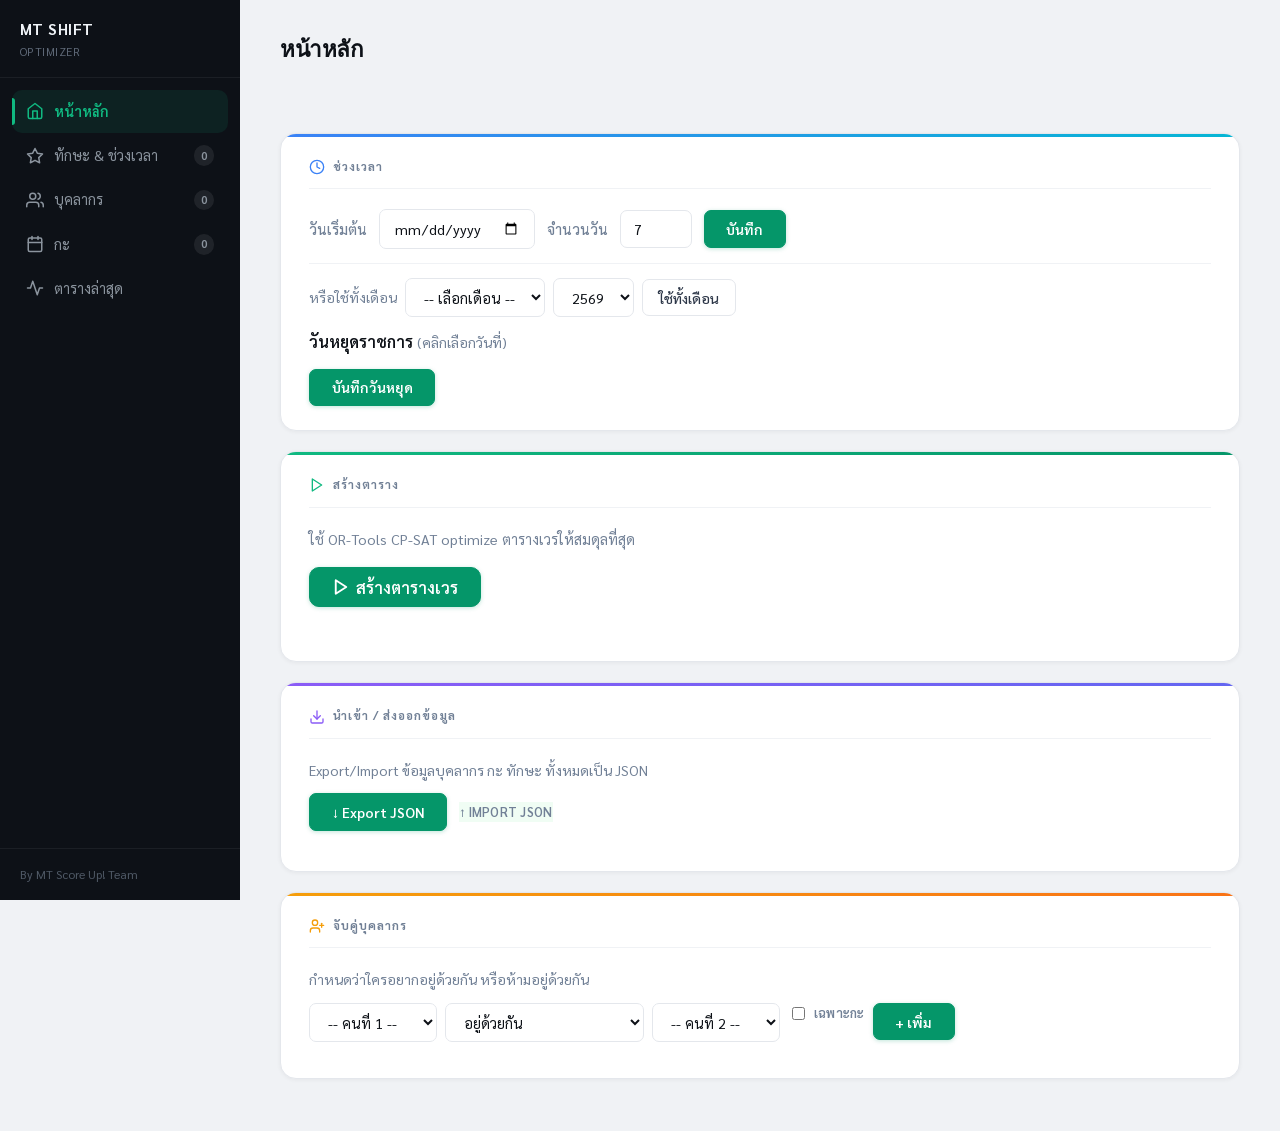
==== commit 38c5af81: "Skills page: 3 cards → 1 compact 3-column catalog - Single card with 3-column grid (stacks on mobile" ====
--- a/static/index.html
+++ b/static/index.html
@@ -148,41 +148,53 @@
       <header class="page-header">
         <h1>ทักษะ &amp; ช่วงเวลา</h1>
       </header>
-      <section id="skills" class="card">
-        <h2>ทักษะ</h2>
-        <p class="text-muted">เพิ่มทักษะที่นี่ แล้วกำหนดให้บุคลากรในหน้าบุคลากร</p>
-        <div class="form-inline" style="margin-bottom:1rem">
-          <input type="text" id="skill_name" placeholder="ชื่อทักษะ เช่น เจาะเลือด" aria-label="ชื่อทักษะ" style="min-width:12rem" />
-          <button type="button" id="add_skill" class="btn-primary">+ เพิ่ม</button>
-        </div>
-        <ul id="skill_list" class="skill-list"></ul>
-      </section>
-      <section id="titles" class="card">
-        <h2>ฉายา / ตำแหน่ง</h2>
-        <p class="text-muted">เช่น MT เต็มเวลา, พาร์ทไทม์ — กำหนดประเภทของแต่ละตำแหน่ง</p>
-        <div class="form-inline" style="margin-bottom:1rem">
-          <input type="text" id="title_name" placeholder="ชื่อฉายา เช่น MT เต็มเวลา" aria-label="ชื่อฉายา" style="min-width:10rem" />
-          <select id="title_type" aria-label="ประเภท">
-            <option value="fulltime">เต็มเวลา</option>
-            <option value="parttime">พาร์ทไทม์</option>
-          </select>
-          <button type="button" id="add_title" class="btn-primary">+ เพิ่ม</button>
-        </div>
-        <ul id="title_list" class="skill-list"></ul>
-      </section>
-      <section id="time_windows" class="card">
-        <h2>ช่วงเวลา</h2>
-        <p class="text-muted">กำหนดช่วงเวลาสำหรับกะและบุคลากร</p>
-        <div class="form-inline" style="margin-bottom:1rem">
-          <label for="time_window_start">เริ่ม</label>
-          <input type="text" id="time_window_start" placeholder="06:30" aria-label="เวลาเริ่ม" style="width:5.5rem" />
-          <label for="time_window_end">ถึง</label>
-          <input type="text" id="time_window_end" placeholder="12:00" aria-label="เวลาสิ้นสุด" style="width:5.5rem" />
-          <label for="time_window_name">ชื่อ (ไม่บังคับ)</label>
-          <input type="text" id="time_window_name" placeholder="ชื่อ หรือจะใช้เวลาเป็นชื่อ" aria-label="ชื่อช่วงเวลา" style="min-width:10rem" />
-          <button type="button" id="add_time_window" class="btn-primary">+ เพิ่ม</button>
-        </div>
-        <ul id="time_window_list" class="skill-list"></ul>
+      <section class="card catalog-card">
+        <div class="catalog-grid">
+
+          <!-- ทักษะ -->
+          <div class="catalog-section" id="skills">
+            <div class="catalog-section-head">
+              <span class="catalog-section-title">ทักษะ</span>
+            </div>
+            <div class="catalog-add-row">
+              <input type="text" id="skill_name" placeholder="เพิ่มทักษะ..." aria-label="ชื่อทักษะ" />
+              <button type="button" id="add_skill" class="btn-primary btn-add-inline">+</button>
+            </div>
+            <ul id="skill_list" class="catalog-list"></ul>
+          </div>
+
+          <!-- ฉายา / ตำแหน่ง -->
+          <div class="catalog-section" id="titles">
+            <div class="catalog-section-head">
+              <span class="catalog-section-title">ตำแหน่ง</span>
+            </div>
+            <div class="catalog-add-row">
+              <input type="text" id="title_name" placeholder="เพิ่มตำแหน่ง..." aria-label="ชื่อฉายา" />
+              <select id="title_type" aria-label="ประเภท" class="title-type-select">
+                <option value="fulltime">เต็มเวลา</option>
+                <option value="parttime">พาร์ทไทม์</option>
+              </select>
+              <button type="button" id="add_title" class="btn-primary btn-add-inline">+</button>
+            </div>
+            <ul id="title_list" class="catalog-list"></ul>
+          </div>
+
+          <!-- ช่วงเวลา -->
+          <div class="catalog-section" id="time_windows">
+            <div class="catalog-section-head">
+              <span class="catalog-section-title">ช่วงเวลา</span>
+            </div>
+            <div class="catalog-add-row">
+              <input type="text" id="time_window_start" placeholder="06:30" aria-label="เวลาเริ่ม" style="width:5rem" />
+              <span class="catalog-sep">–</span>
+              <input type="text" id="time_window_end" placeholder="12:00" aria-label="เวลาสิ้นสุด" style="width:5rem" />
+              <input type="text" id="time_window_name" placeholder="ชื่อ (ไม่บังคับ)" aria-label="ชื่อช่วงเวลา" style="flex:1;min-width:6rem" />
+              <button type="button" id="add_time_window" class="btn-primary btn-add-inline">+</button>
+            </div>
+            <ul id="time_window_list" class="catalog-list"></ul>
+          </div>
+
+        </div>
       </section>
     </div>
 
@@ -193,83 +205,89 @@
       </header>
       <section class="card">
         <h2>เพิ่มบุคลากร</h2>
-        <details class="staff-add-collapse" open>
-          <summary class="staff-add-collapse-summary">พับ/ขยายฟอร์มเพิ่มบุคลากร</summary>
-        <fieldset class="form-section">
-          <legend>ข้อมูลพื้นฐาน</legend>
-          <div class="form-inline">
-            <input type="text" id="staff_name" placeholder="ชื่อ-นามสกุล" aria-label="ชื่อ" style="min-width:10rem" />
-            <label for="staff_title_select">ตำแหน่ง</label>
-            <select id="staff_title_select" aria-label="ฉายา/ตำแหน่ง" style="min-width:10rem">
-              <option value="">— เลือก —</option>
+
+        <!-- ── Essential fields (always visible) ── -->
+        <div class="staff-essential">
+          <div class="staff-essential-row">
+            <input type="text" id="staff_name" placeholder="ชื่อ-นามสกุล" aria-label="ชื่อ" class="staff-name-input" />
+            <select id="staff_title_select" aria-label="ตำแหน่ง" class="staff-title-select">
+              <option value="">— ตำแหน่ง —</option>
             </select>
           </div>
-        </fieldset>
-        <fieldset class="form-section">
-          <legend>วันหยุด</legend>
-          <div class="form-group staff-off-days-of-month-wrap" style="margin-top:.5rem">
-            <div class="month-mode-toggle">
-              <label class="month-mode-label">
-                <input type="radio" name="staff_add_month_mode" value="off" checked /> ระบุวันหยุด
-              </label>
-              <label class="month-mode-label">
-                <input type="radio" name="staff_add_month_mode" value="work" /> ระบุวันทำงาน
-              </label>
-            </div>
-            <label for="staff_add_off_days_of_month" id="staff_add_month_label">รายเดือน (วันที่)</label>
-            <input type="text" id="staff_add_off_days_of_month" class="staff-month-input" placeholder="คลิกเลือกวันที่จากปฏิทิน" aria-label="วันที่ของเดือน" readonly style="max-width:16rem" />
-            <div id="staff_add_month_hint" class="text-muted staff-month-help"></div>
-            <div id="staff_add_off_days_of_month_calendar"></div>
-          </div>
-        </fieldset>
-        <details class="form-section shift-day-rules-section shift-day-rules-collapse" open>
-          <summary class="shift-day-rules-summary">ข้อยกเว้นรายวันแยกกะ</summary>
-          <div class="form-group shift-day-rules-wrap" style="margin-top:0">
-            <label class="text-muted" style="font-size:.82rem">เช่น วันที่ 27 อนุญาตเฉพาะเวรบ่าย/ดึก (กะอื่นจะไม่ถูกจัดในวันนั้น)</label>
-            <div id="staff_add_shift_day_rules" class="shift-day-rules-list"></div>
-            <button type="button" id="staff_add_shift_day_rule_add" class="small shift-day-rules-add-btn">+ เพิ่มกฎรายวัน</button>
-          </div>
-        </details>
-        <fieldset class="form-section">
-          <legend>จำนวนกะ / เดือน</legend>
-          <div class="form-inline" style="margin-bottom:0">
-            <label for="staff_add_min_shifts">ขั้นต่ำ</label>
-            <input type="number" id="staff_add_min_shifts" min="0" max="31" placeholder="—" style="width:5rem" />
-            <label for="staff_add_max_shifts">สูงสุด</label>
-            <input type="number" id="staff_add_max_shifts" min="0" max="31" placeholder="—" style="width:5rem" />
-            <span class="text-muted" style="font-size:.82rem; margin:0">ว่างไว้ = ไม่จำกัด</span>
-          </div>
-        </fieldset>
-        <fieldset class="form-section">
-          <legend>ห่างกันอย่างน้อย (วัน)</legend>
-          <div class="form-inline" style="margin-bottom:0">
-            <input type="number" id="staff_add_min_gap" min="0" max="30" placeholder="—" style="width:5rem" />
-            <span class="text-muted" style="font-size:.82rem; margin:0">เช่น 6 = ห่างอย่างน้อย 6 วัน (≈1 ครั้ง/สัปดาห์)</span>
-          </div>
-          <div class="form-group" style="margin-top:.5rem">
-            <label class="text-muted" style="font-size:.82rem">กำหนดเว้นขั้นต่ำแยกตามกะ (ใส่ตัวเลขเฉพาะกะที่อยากจำกัด)</label>
-            <div id="staff_add_min_gap_rules" class="staff-skills-checkboxes"></div>
-          </div>
-        </fieldset>
-        <fieldset class="form-section">
-          <legend>ขั้นต่ำ/สูงสุด ต่อกะรายคน</legend>
-          <div class="form-group" style="margin-top:0">
-            <label class="text-muted" style="font-size:.82rem">กำหนดเฉพาะกะที่ต้องคุม เช่น เวรดึก xmatch</label>
-            <div id="staff_add_shift_limits" class="staff-skills-checkboxes"></div>
-          </div>
-        </fieldset>
-        <fieldset class="form-section">
-          <legend>ทักษะ &amp; เวลา</legend>
-          <div class="form-group staff-add-skills-wrap" style="margin-top:0">
-            <label>ทักษะ</label>
-            <div id="staff_add_skills" class="staff-skills-checkboxes"></div>
-          </div>
-          <div class="form-group staff-add-time-windows-wrap">
-            <label>ช่วงเวลาที่อยู่ได้</label>
-            <div id="staff_add_time_windows" class="staff-time-windows-checkboxes"></div>
-          </div>
-        </fieldset>
-        <button type="button" id="add_staff" class="btn-primary" style="margin-top:.75rem">+ เพิ่มบุคลากร</button>
+          <div class="staff-essential-row staff-essential-checks">
+            <div class="staff-essential-group">
+              <span class="staff-essential-label">ทักษะ</span>
+              <div id="staff_add_skills" class="staff-skills-checkboxes"></div>
+            </div>
+            <div class="staff-essential-group">
+              <span class="staff-essential-label">ช่วงเวลาที่อยู่ได้</span>
+              <div id="staff_add_time_windows" class="staff-time-windows-checkboxes"></div>
+            </div>
+          </div>
+          <button type="button" id="add_staff" class="btn-primary btn-add-staff">+ เพิ่มบุคลากร</button>
+        </div>
+
+        <!-- ── Advanced fields (collapsed by default) ── -->
+        <details class="staff-advanced-collapse">
+          <summary class="staff-advanced-summary">ตั้งค่าเพิ่มเติม <span class="staff-advanced-hint">วันหยุด / จำนวนกะ / ข้อจำกัด</span></summary>
+
+          <fieldset class="form-section" style="margin-top:.75rem">
+            <legend>วันหยุด</legend>
+            <div class="form-group staff-off-days-of-month-wrap" style="margin-top:.5rem">
+              <div class="month-mode-toggle">
+                <label class="month-mode-label">
+                  <input type="radio" name="staff_add_month_mode" value="off" checked /> ระบุวันหยุด
+                </label>
+                <label class="month-mode-label">
+                  <input type="radio" name="staff_add_month_mode" value="work" /> ระบุวันทำงาน
+                </label>
+              </div>
+              <label for="staff_add_off_days_of_month" id="staff_add_month_label">รายเดือน (วันที่)</label>
+              <input type="text" id="staff_add_off_days_of_month" class="staff-month-input" placeholder="คลิกเลือกวันที่จากปฏิทิน" aria-label="วันที่ของเดือน" readonly style="max-width:16rem" />
+              <div id="staff_add_month_hint" class="text-muted staff-month-help"></div>
+              <div id="staff_add_off_days_of_month_calendar"></div>
+            </div>
+          </fieldset>
+
+          <fieldset class="form-section">
+            <legend>จำนวนกะ / เดือน</legend>
+            <div class="form-inline" style="margin-bottom:0">
+              <label for="staff_add_min_shifts">ขั้นต่ำ</label>
+              <input type="number" id="staff_add_min_shifts" min="0" max="31" placeholder="—" style="width:5rem" />
+              <label for="staff_add_max_shifts">สูงสุด</label>
+              <input type="number" id="staff_add_max_shifts" min="0" max="31" placeholder="—" style="width:5rem" />
+              <span class="text-muted" style="font-size:.82rem; margin:0">ว่างไว้ = ไม่จำกัด</span>
+            </div>
+          </fieldset>
+
+          <fieldset class="form-section">
+            <legend>ห่างกันอย่างน้อย (วัน)</legend>
+            <div class="form-inline" style="margin-bottom:0">
+              <input type="number" id="staff_add_min_gap" min="0" max="30" placeholder="—" style="width:5rem" />
+              <span class="text-muted" style="font-size:.82rem; margin:0">เช่น 6 = ห่างอย่างน้อย 6 วัน</span>
+            </div>
+            <div class="form-group" style="margin-top:.5rem">
+              <label class="text-muted" style="font-size:.82rem">กำหนดแยกตามกะ</label>
+              <div id="staff_add_min_gap_rules" class="staff-skills-checkboxes"></div>
+            </div>
+          </fieldset>
+
+          <fieldset class="form-section">
+            <legend>ขั้นต่ำ/สูงสุด ต่อกะรายคน</legend>
+            <div class="form-group" style="margin-top:0">
+              <label class="text-muted" style="font-size:.82rem">เช่น เวรดึก xmatch</label>
+              <div id="staff_add_shift_limits" class="staff-skills-checkboxes"></div>
+            </div>
+          </fieldset>
+
+          <details class="form-section shift-day-rules-section shift-day-rules-collapse">
+            <summary class="shift-day-rules-summary">ข้อยกเว้นรายวันแยกกะ</summary>
+            <div class="form-group shift-day-rules-wrap" style="margin-top:0">
+              <label class="text-muted" style="font-size:.82rem">เช่น วันที่ 27 อนุญาตเฉพาะเวรบ่าย/ดึก</label>
+              <div id="staff_add_shift_day_rules" class="shift-day-rules-list"></div>
+              <button type="button" id="staff_add_shift_day_rule_add" class="small shift-day-rules-add-btn">+ เพิ่มกฎรายวัน</button>
+            </div>
+          </details>
         </details>
       </section>
 
@@ -365,7 +383,6 @@
         <div id="schedule_table_wrap"></div>
         <p>
           <a id="export_xlsx" href="#" class="btn-primary" style="display:none">↓ Excel</a>
-          <a id="export_csv" href="#" class="btn-secondary" style="display:none">↓ CSV</a>
           <button id="print_schedule" class="btn-secondary" style="display:none">🖨 พิมพ์ A4</button>
         </p>
       </section>
--- a/static/style.css
+++ b/static/style.css
@@ -1,30 +1,30 @@
 /* ===== Design tokens ===== */
 :root {
-  --bg:           #f1f5f9;
+  --bg:           #f0f2f5;
   --surface:      #ffffff;
-  --surface-2:    #f8fafc;
-  --border:       #e2e8f0;
-  --border-light: #f1f5f9;
-  --text:         #0f172a;
-  --text-2:       #334155;
-  --muted:        #64748b;
+  --surface-2:    #fafafa;
+  --border:       #e4e7ec;
+  --border-light: #f0f2f5;
+  --text:         #0d1117;
+  --text-2:       #2d3748;
+  --muted:        #718096;
   --accent:       #059669;
   --accent-2:     #047857;
   --accent-light: #d1fae5;
   --accent-pale:  #f0fdf4;
   --danger:       #dc2626;
-  --danger-light: #fee2e2;
+  --danger-light: #fff1f1;
   --warn:         #d97706;
   --warn-light:   #fffbeb;
   --radius:       10px;
-  --radius-sm:    6px;
-  --radius-lg:    14px;
-  --shadow-sm:    0 1px 3px rgba(0,0,0,.06), 0 1px 2px rgba(0,0,0,.04);
-  --shadow:       0 4px 16px rgba(0,0,0,.07), 0 1px 4px rgba(0,0,0,.04);
-  --sidebar-bg:   #0f172a;
-  --sidebar-text: #94a3b8;
+  --radius-sm:    7px;
+  --radius-lg:    16px;
+  --shadow-sm:    0 1px 4px rgba(0,0,0,.05);
+  --shadow:       0 8px 32px rgba(0,0,0,.08), 0 1px 4px rgba(0,0,0,.04);
+  --sidebar-bg:   #0d1117;
+  --sidebar-text: #8b949e;
   --sidebar-active: #10b981;
-  --sidebar-active-bg: rgba(16,185,129,.12);
+  --sidebar-active-bg: rgba(16,185,129,.1);
 }
 
 * { box-sizing: border-box; }
@@ -284,12 +284,15 @@
 
 /* ===== Page header ===== */
 .page-header {
-  margin-bottom: 1.5rem;
+  margin-bottom: 1.75rem;
+  padding-bottom: 1rem;
+  border-bottom: 1px solid var(--border-light);
 }
 
 .page-header h1 {
-  font-size: 1.3rem;
-  font-weight: 700;
+  font-size: 1.4rem;
+  font-weight: 800;
+  letter-spacing: -.02em;
   margin: 0;
   color: var(--text);
 }
@@ -308,11 +311,11 @@
 .card {
   background: var(--surface);
   border-radius: var(--radius-lg);
-  padding: 1.5rem;
+  padding: 1.5rem 1.75rem;
   margin-bottom: 1.25rem;
   box-shadow: var(--shadow-sm);
   border: 1px solid var(--border);
-  transition: box-shadow .2s, transform .2s;
+  transition: box-shadow .2s;
 }
 
 .card:hover {
@@ -320,24 +323,24 @@
 }
 
 .card h2 {
-  font-size: 1rem;
+  font-size: .72rem;
   font-weight: 700;
-  margin: 0 0 1rem;
-  color: var(--text);
-  padding-left: .75rem;
-  padding-bottom: .6rem;
-  border-bottom: 2px solid var(--border-light);
-  border-left: 3px solid var(--accent);
+  letter-spacing: .09em;
+  text-transform: uppercase;
+  margin: 0 0 1.25rem;
+  color: var(--muted);
+  padding-bottom: .75rem;
+  border-bottom: 1px solid var(--border-light);
   display: flex;
   align-items: center;
   gap: .5rem;
 }
 
 .card-icon {
-  width: 20px;
-  height: 20px;
+  width: 16px;
+  height: 16px;
   flex-shrink: 0;
-  stroke: var(--accent);
+  stroke: var(--muted);
 }
 
 .card-desc {
@@ -359,18 +362,15 @@
 }
 
 .card-home-time::before { background: linear-gradient(90deg, #3b82f6, #06b6d4); }
-.card-home-time h2 { border-left-color: #3b82f6; }
 .card-home-time .card-icon { stroke: #3b82f6; }
 
 .card-home-run::before { background: linear-gradient(90deg, #10b981, #059669); }
-.card-home-run h2 { border-left-color: #10b981; }
+.card-home-run .card-icon { stroke: #10b981; }
 
 .card-home-io::before { background: linear-gradient(90deg, #8b5cf6, #6366f1); }
-.card-home-io h2 { border-left-color: #8b5cf6; }
 .card-home-io .card-icon { stroke: #8b5cf6; }
 
 .card-home-pair::before { background: linear-gradient(90deg, #f59e0b, #f97316); }
-.card-home-pair h2 { border-left-color: #f59e0b; }
 .card-home-pair .card-icon { stroke: #f59e0b; }
 
 /* Hero run button */
@@ -393,19 +393,28 @@
 
 /* ===== Form sections (fieldset grouping) ===== */
 .form-section {
-  border: 1px solid var(--border-light);
-  border-radius: var(--radius);
-  padding: .875rem 1rem 1rem;
-  margin: 0 0 .875rem;
-  background: var(--surface-2);
+  border: none;
+  border-top: 1px solid var(--border-light);
+  border-radius: 0;
+  padding: 1rem 0 .25rem;
+  margin: 0 0 .5rem;
+  background: transparent;
+}
+
+.form-section:first-of-type {
+  border-top: none;
+  padding-top: 0;
 }
 
 .form-section legend {
-  font-size: .85rem;
-  font-weight: 600;
-  color: var(--accent-2);
-  padding: 0 .5rem;
-  margin-left: -.25rem;
+  font-size: .68rem;
+  font-weight: 700;
+  letter-spacing: .1em;
+  text-transform: uppercase;
+  color: var(--muted);
+  padding: 0 .4rem 0 0;
+  margin-left: 0;
+  opacity: .75;
 }
 
 /* ===== Buttons ===== */
@@ -415,22 +424,22 @@
   justify-content: center;
   gap: .4rem;
   padding: .5rem 1rem;
-  background: var(--surface-2);
-  border: 1px solid var(--border);
+  background: var(--surface);
+  border: 1.5px solid var(--border);
   border-radius: var(--radius-sm);
   color: var(--text-2);
   cursor: pointer;
-  font-size: .9rem;
+  font-size: .875rem;
   font-weight: 500;
-  min-height: 2.25rem;
+  min-height: 2.35rem;
   font-family: inherit;
   transition: background .12s, border-color .12s, color .12s, box-shadow .12s;
 }
 
 button:hover {
-  background: #e8f4fe;
-  border-color: #93c5fd;
-  color: #1d4ed8;
+  background: var(--surface-2);
+  border-color: #94a3b8;
+  color: var(--text);
 }
 
 .btn-primary {
@@ -573,15 +582,22 @@
 input[type="date"],
 select,
 textarea {
-  padding: .5rem .75rem;
+  padding: .55rem .85rem;
   background: var(--surface);
-  border: 1px solid var(--border);
+  border: 1.5px solid var(--border);
   border-radius: var(--radius-sm);
   color: var(--text);
-  font-size: .95rem;
+  font-size: .9rem;
   font-family: inherit;
-  min-height: 2.25rem;
-  transition: border-color .12s, box-shadow .12s;
+  min-height: 2.35rem;
+  transition: border-color .15s, box-shadow .15s;
+}
+
+input[type="text"]:hover,
+input[type="number"]:hover,
+input[type="date"]:hover,
+select:hover {
+  border-color: #94a3b8;
 }
 
 input[type="text"]:focus,
@@ -591,7 +607,7 @@
 textarea:focus {
   outline: none;
   border-color: var(--accent);
-  box-shadow: 0 0 0 3px rgba(5,150,105,.12);
+  box-shadow: 0 0 0 3px rgba(5,150,105,.1);
 }
 
 .form-inline {
@@ -607,19 +623,23 @@
   align-items: center;
   gap: .3rem;
   color: var(--muted);
-  font-size: .88rem;
-  font-weight: 500;
+  font-size: .8rem;
+  font-weight: 600;
+  letter-spacing: .02em;
+  text-transform: uppercase;
 }
 
 .form-group {
   display: flex;
   flex-direction: column;
-  gap: .3rem;
+  gap: .4rem;
 }
 
 .form-group label {
-  font-size: .88rem;
-  font-weight: 500;
+  font-size: .78rem;
+  font-weight: 700;
+  letter-spacing: .06em;
+  text-transform: uppercase;
   color: var(--muted);
 }
 
@@ -722,6 +742,25 @@
   background: var(--accent);
 }
 
+.process-step-link {
+  color: inherit;
+  text-decoration: none;
+  font-weight: inherit;
+}
+.process-step-link:hover { text-decoration: underline; }
+.process-step.current .process-step-link { color: var(--primary); font-weight: 600; }
+
+.process-step-hint {
+  font-size: .72rem;
+  color: var(--primary);
+  background: #eff6ff;
+  border-radius: 4px;
+  padding: 1px 6px;
+  margin-left: .2rem;
+  font-weight: 600;
+  white-space: nowrap;
+}
+
 .run-ready-hint {
   color: var(--accent);
   font-weight: 500;
@@ -758,6 +797,13 @@
   color: var(--warn);
   background: var(--warn-light);
   border: 1px solid #fcd34d;
+}
+
+.message .inline-link {
+  color: var(--danger);
+  font-weight: 700;
+  text-decoration: underline;
+  cursor: pointer;
 }
 
 .app-toast-container {
@@ -823,6 +869,17 @@
 
 .cell-dummy:hover { background: #fca5a5; }
 
+.cell-dummy-hint {
+  display: block;
+  font-size: .65rem;
+  font-weight: 400;
+  color: #ef4444;
+  opacity: .75;
+  white-space: nowrap;
+  line-height: 1.2;
+}
+.cell-dummy { flex-direction: column; align-items: flex-start; gap: 0; }
+
 /* ===== Editable filled slots ===== */
 .cell-name {
   cursor: pointer;
@@ -933,57 +990,172 @@
 }
 
 /* ===== Skill list / title list / time window list ===== */
-.skill-list {
+/* Legacy alias */
+.skill-list { list-style: none; padding: 0; margin: 0; }
+
+/* ===== Catalog page (skills / titles / time windows) ===== */
+.catalog-card { padding: 0; overflow: hidden; }
+
+.catalog-grid {
+  display: grid;
+  grid-template-columns: repeat(3, 1fr);
+  min-height: 0;
+}
+
+@media (max-width: 860px) {
+  .catalog-grid { grid-template-columns: 1fr; }
+}
+
+.catalog-section {
+  padding: 1.5rem 1.75rem;
+  border-right: 1px solid var(--border-light);
+  min-width: 0;
+}
+
+.catalog-section:last-child { border-right: none; }
+
+@media (max-width: 860px) {
+  .catalog-section { border-right: none; border-bottom: 1px solid var(--border-light); }
+  .catalog-section:last-child { border-bottom: none; }
+}
+
+.catalog-section-head {
+  margin-bottom: 1rem;
+  padding-bottom: .6rem;
+  border-bottom: 1px solid var(--border-light);
+}
+
+.catalog-section-title {
+  font-size: .7rem;
+  font-weight: 700;
+  letter-spacing: .1em;
+  text-transform: uppercase;
+  color: var(--muted);
+}
+
+.catalog-add-row {
+  display: flex;
+  align-items: center;
+  gap: .375rem;
+  margin-bottom: .875rem;
+  flex-wrap: wrap;
+}
+
+.catalog-add-row input {
+  flex: 1;
+  min-width: 0;
+  font-size: .875rem;
+  padding: .45rem .7rem;
+  min-height: 2.1rem;
+}
+
+.title-type-select {
+  font-size: .8rem;
+  padding: .4rem .5rem;
+  min-height: 2.1rem;
+}
+
+.catalog-sep {
+  color: var(--muted);
+  font-size: .9rem;
+  flex-shrink: 0;
+}
+
+.btn-add-inline {
+  padding: .4rem .75rem;
+  min-height: 2.1rem;
+  font-size: 1rem;
+  font-weight: 700;
+  flex-shrink: 0;
+  line-height: 1;
+}
+
+/* Catalog list — chips */
+.catalog-list {
   list-style: none;
   padding: 0;
   margin: 0;
-  border: 1px solid var(--border);
-  border-radius: var(--radius-sm);
-  overflow: hidden;
-}
-
-.skill-list-item {
-  display: flex;
-  align-items: center;
-  gap: .5rem;
-  padding: .6rem .875rem;
-  border-bottom: 1px solid var(--border-light);
-  font-size: .9rem;
+  display: flex;
+  flex-wrap: wrap;
+  gap: .375rem;
+}
+
+.catalog-list-item {
+  display: inline-flex;
+  align-items: center;
+  gap: .3rem;
+  padding: .3rem .65rem .3rem .75rem;
+  background: var(--surface-2);
+  border: 1.5px solid var(--border);
+  border-radius: 999px;
+  font-size: .82rem;
+  font-weight: 500;
+  color: var(--text-2);
+  line-height: 1.3;
+}
+
+.catalog-item-name { flex: 1; }
+
+.catalog-item-badge {
+  font-size: .7rem;
+  color: var(--muted);
+  background: var(--border-light);
+  border-radius: 999px;
+  padding: 0 .4rem;
+  line-height: 1.6;
+}
+
+.catalog-item-del {
+  display: inline-flex;
+  align-items: center;
+  justify-content: center;
+  background: none;
+  border: none;
+  color: #cbd5e1;
+  cursor: pointer;
+  font-size: .85rem;
+  padding: 0 0 0 .2rem;
+  min-height: 0;
+  line-height: 1;
+  transition: color .12s;
+}
+
+.catalog-item-del:hover { color: var(--danger); background: none; border: none; }
+
+/* Skill item with levels — keep as expandable chip */
+.skill-item-card {
+  display: flex;
+  flex-direction: column;
   background: var(--surface);
-}
-
-.skill-list-item:last-child { border-bottom: none; }
-
-.skill-list-item .skill-name { flex: 1; }
-
-/* Skill item card with levels */
-.skill-item-card {
-  flex-direction: column !important;
-  align-items: stretch !important;
-  gap: .3rem !important;
+  border: 1.5px solid var(--border);
+  border-radius: 10px;
+  padding: .6rem .75rem;
+  gap: .4rem;
+  width: 100%;
 }
 
 .skill-item-header {
   display: flex;
   align-items: center;
-  gap: .5rem;
-}
-
-.skill-item-header .skill-name { flex: 1; font-weight: 600; }
+  gap: .4rem;
+}
+
+.skill-item-header .skill-name { flex: 1; font-weight: 600; font-size: .875rem; }
 
 .skill-levels-row {
   display: flex;
   align-items: center;
-  gap: .35rem;
+  gap: .3rem;
   flex-wrap: wrap;
-  padding-left: .25rem;
+  padding-left: .1rem;
 }
 
 .skill-levels-label {
-  font-size: .8rem;
-  color: var(--muted);
-  font-weight: 500;
-  flex-shrink: 0;
+  font-size: .72rem;
+  color: var(--muted);
+  font-weight: 600;
+  letter-spacing: .04em;
+  text-transform: uppercase;
 }
 
 .skill-levels-tags {
@@ -1371,18 +1543,62 @@
 .staff-time-windows-checkboxes {
   display: flex;
   flex-wrap: wrap;
-  gap: .4rem .875rem;
-  margin-top: .2rem;
-}
-
-.staff-skill-cb, .staff-day-cb {
+  gap: .375rem;
+  margin-top: .3rem;
+}
+
+/* ── Pill/chip toggle ── */
+.staff-skill-cb,
+.staff-tw-cb,
+.staff-day-cb {
   display: inline-flex;
   align-items: center;
-  gap: .3rem;
-  font-size: .9rem;
-  font-weight: 400;
+  gap: 0;
   cursor: pointer;
+  user-select: none;
   white-space: nowrap;
+}
+
+.staff-skill-cb input[type="checkbox"],
+.staff-tw-cb input[type="checkbox"],
+.staff-day-cb input[type="checkbox"] {
+  position: absolute;
+  opacity: 0;
+  width: 0;
+  height: 0;
+  pointer-events: none;
+}
+
+/* The visible pill — rendered from the text node after the hidden input */
+.staff-skill-cb,
+.staff-tw-cb,
+.staff-day-cb {
+  padding: .3rem .75rem;
+  font-size: .82rem;
+  font-weight: 500;
+  border: 1.5px solid var(--border);
+  border-radius: 999px;
+  background: var(--surface);
+  color: var(--muted);
+  transition: background .12s, border-color .12s, color .12s, box-shadow .12s;
+}
+
+.staff-skill-cb:hover,
+.staff-tw-cb:hover,
+.staff-day-cb:hover {
+  border-color: #94a3b8;
+  color: var(--text);
+  background: var(--surface-2);
+}
+
+.staff-skill-cb:has(input:checked),
+.staff-tw-cb:has(input:checked),
+.staff-day-cb:has(input:checked) {
+  background: #ecfdf5;
+  border-color: var(--accent);
+  color: var(--accent-2);
+  font-weight: 600;
+  box-shadow: 0 0 0 2px rgba(5,150,105,.1);
 }
 
 .staff-add-skills-wrap,
@@ -1532,10 +1748,8 @@
 }
 
 .shift-day-rule-checks .staff-skill-cb {
-  background: #f8fafc;
-  border: 1px solid var(--border-light);
-  border-radius: 999px;
-  padding: .2rem .45rem;
+  padding: .2rem .55rem;
+  font-size: .78rem;
 }
 
 @media (max-width: 640px) {
@@ -2323,6 +2537,93 @@
 .pair-shift-chip:hover { background: var(--accent-pale, #f0fdf4); border-color: var(--accent, #059669); }
 .pair-shift-chip:has(.pair-shift-cb:checked) { background: var(--accent-light, #d1fae5); border-color: var(--accent, #059669); }
 
+/* ── Staff form: essential ── */
+.staff-essential {
+  display: flex;
+  flex-direction: column;
+  gap: .75rem;
+}
+
+.staff-essential-row {
+  display: flex;
+  flex-wrap: wrap;
+  gap: .5rem;
+  align-items: flex-start;
+}
+
+.staff-name-input {
+  flex: 1 1 10rem;
+  min-width: 0;
+}
+
+.staff-title-select {
+  flex: 1 1 10rem;
+  min-width: 0;
+}
+
+.staff-essential-checks {
+  gap: 1rem;
+}
+
+.staff-essential-group {
+  display: flex;
+  flex-direction: column;
+  gap: .3rem;
+  flex: 1 1 180px;
+  min-width: 0;
+}
+
+.staff-essential-label {
+  font-size: .8rem;
+  font-weight: 600;
+  color: var(--text-2);
+  text-transform: uppercase;
+  letter-spacing: .4px;
+}
+
+.btn-add-staff {
+  align-self: flex-start;
+}
+
+/* ── Staff form: advanced collapse ── */
+.staff-advanced-collapse {
+  margin-top: .75rem;
+  border-top: 1px dashed var(--border-light);
+  padding-top: .5rem;
+}
+
+.staff-advanced-summary {
+  cursor: pointer;
+  list-style: none;
+  display: flex;
+  align-items: center;
+  gap: .4rem;
+  font-size: .85rem;
+  font-weight: 600;
+  color: var(--muted);
+  padding: .3rem 0;
+  user-select: none;
+}
+
+.staff-advanced-summary::-webkit-details-marker { display: none; }
+
+.staff-advanced-summary::before {
+  content: "▸";
+  font-size: .8rem;
+  color: var(--muted);
+}
+
+.staff-advanced-collapse[open] .staff-advanced-summary::before {
+  content: "▾";
+}
+
+.staff-advanced-hint {
+  font-size: .78rem;
+  font-weight: 400;
+  color: #94a3b8;
+}
+
+/* ── Legacy (keep for edit panel) ── */
 .staff-add-collapse {
   border: 1px solid var(--border-light);
   border-radius: var(--radius-sm);
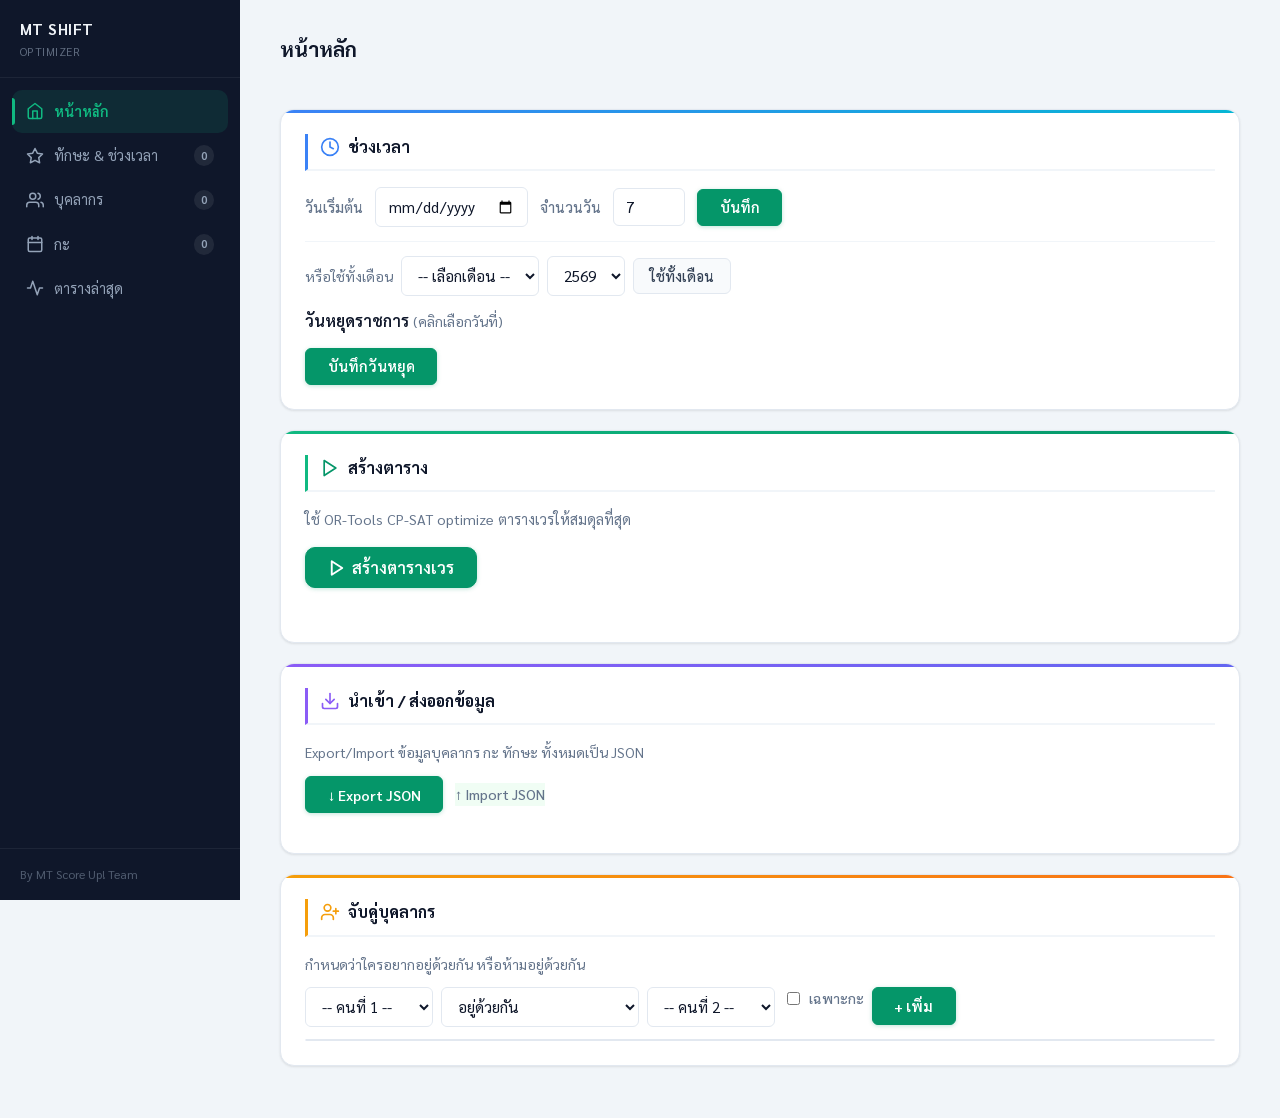
==== commit c09b9500: "Fix depends_on OR logic + min_shifts enforced + UI contrast - scheduler: depends_on rules with same " ====
--- a/static/index.html
+++ b/static/index.html
@@ -206,25 +206,23 @@
       <section class="card">
         <h2>เพิ่มบุคลากร</h2>
 
-        <!-- ── Essential fields (always visible) ── -->
-        <div class="staff-essential">
-          <div class="staff-essential-row">
+        <!-- ── Quick-add form ── -->
+        <div class="staff-quickadd">
+          <div class="staff-qa-row staff-qa-identity">
             <input type="text" id="staff_name" placeholder="ชื่อ-นามสกุล" aria-label="ชื่อ" class="staff-name-input" />
             <select id="staff_title_select" aria-label="ตำแหน่ง" class="staff-title-select">
               <option value="">— ตำแหน่ง —</option>
             </select>
           </div>
-          <div class="staff-essential-row staff-essential-checks">
-            <div class="staff-essential-group">
-              <span class="staff-essential-label">ทักษะ</span>
-              <div id="staff_add_skills" class="staff-skills-checkboxes"></div>
-            </div>
-            <div class="staff-essential-group">
-              <span class="staff-essential-label">ช่วงเวลาที่อยู่ได้</span>
-              <div id="staff_add_time_windows" class="staff-time-windows-checkboxes"></div>
-            </div>
-          </div>
-          <button type="button" id="add_staff" class="btn-primary btn-add-staff">+ เพิ่มบุคลากร</button>
+          <div class="staff-qa-row">
+            <span class="staff-qa-label">ทักษะ</span>
+            <div id="staff_add_skills" class="staff-skills-checkboxes staff-pill-scroll"></div>
+          </div>
+          <div class="staff-qa-row">
+            <span class="staff-qa-label">ช่วงเวลา</span>
+            <div id="staff_add_time_windows" class="staff-time-windows-checkboxes staff-pill-scroll"></div>
+            <button type="button" id="add_staff" class="btn-primary btn-add-staff">+ เพิ่ม</button>
+          </div>
         </div>
 
         <!-- ── Advanced fields (collapsed by default) ── -->
--- a/static/style.css
+++ b/static/style.css
@@ -1,30 +1,30 @@
 /* ===== Design tokens ===== */
 :root {
-  --bg:           #f0f2f5;
+  --bg:           #f1f5f9;
   --surface:      #ffffff;
-  --surface-2:    #fafafa;
-  --border:       #e4e7ec;
-  --border-light: #f0f2f5;
-  --text:         #0d1117;
-  --text-2:       #2d3748;
-  --muted:        #718096;
+  --surface-2:    #f8fafc;
+  --border:       #e2e8f0;
+  --border-light: #f1f5f9;
+  --text:         #0f172a;
+  --text-2:       #334155;
+  --muted:        #64748b;
   --accent:       #059669;
   --accent-2:     #047857;
   --accent-light: #d1fae5;
   --accent-pale:  #f0fdf4;
   --danger:       #dc2626;
-  --danger-light: #fff1f1;
+  --danger-light: #fee2e2;
   --warn:         #d97706;
   --warn-light:   #fffbeb;
   --radius:       10px;
-  --radius-sm:    7px;
-  --radius-lg:    16px;
-  --shadow-sm:    0 1px 4px rgba(0,0,0,.05);
-  --shadow:       0 8px 32px rgba(0,0,0,.08), 0 1px 4px rgba(0,0,0,.04);
-  --sidebar-bg:   #0d1117;
-  --sidebar-text: #8b949e;
+  --radius-sm:    6px;
+  --radius-lg:    14px;
+  --shadow-sm:    0 1px 3px rgba(0,0,0,.06), 0 1px 2px rgba(0,0,0,.04);
+  --shadow:       0 4px 16px rgba(0,0,0,.07), 0 1px 4px rgba(0,0,0,.04);
+  --sidebar-bg:   #0f172a;
+  --sidebar-text: #94a3b8;
   --sidebar-active: #10b981;
-  --sidebar-active-bg: rgba(16,185,129,.1);
+  --sidebar-active-bg: rgba(16,185,129,.12);
 }
 
 * { box-sizing: border-box; }
@@ -284,15 +284,12 @@
 
 /* ===== Page header ===== */
 .page-header {
-  margin-bottom: 1.75rem;
-  padding-bottom: 1rem;
-  border-bottom: 1px solid var(--border-light);
+  margin-bottom: 1.5rem;
 }
 
 .page-header h1 {
-  font-size: 1.4rem;
-  font-weight: 800;
-  letter-spacing: -.02em;
+  font-size: 1.3rem;
+  font-weight: 700;
   margin: 0;
   color: var(--text);
 }
@@ -311,11 +308,11 @@
 .card {
   background: var(--surface);
   border-radius: var(--radius-lg);
-  padding: 1.5rem 1.75rem;
+  padding: 1.5rem;
   margin-bottom: 1.25rem;
   box-shadow: var(--shadow-sm);
   border: 1px solid var(--border);
-  transition: box-shadow .2s;
+  transition: box-shadow .2s, transform .2s;
 }
 
 .card:hover {
@@ -323,24 +320,24 @@
 }
 
 .card h2 {
-  font-size: .72rem;
+  font-size: 1rem;
   font-weight: 700;
-  letter-spacing: .09em;
-  text-transform: uppercase;
-  margin: 0 0 1.25rem;
-  color: var(--muted);
-  padding-bottom: .75rem;
-  border-bottom: 1px solid var(--border-light);
+  margin: 0 0 1rem;
+  color: var(--text);
+  padding-left: .75rem;
+  padding-bottom: .6rem;
+  border-bottom: 2px solid var(--border-light);
+  border-left: 3px solid var(--accent);
   display: flex;
   align-items: center;
   gap: .5rem;
 }
 
 .card-icon {
-  width: 16px;
-  height: 16px;
+  width: 20px;
+  height: 20px;
   flex-shrink: 0;
-  stroke: var(--muted);
+  stroke: var(--accent);
 }
 
 .card-desc {
@@ -362,15 +359,18 @@
 }
 
 .card-home-time::before { background: linear-gradient(90deg, #3b82f6, #06b6d4); }
+.card-home-time h2 { border-left-color: #3b82f6; }
 .card-home-time .card-icon { stroke: #3b82f6; }
 
 .card-home-run::before { background: linear-gradient(90deg, #10b981, #059669); }
-.card-home-run .card-icon { stroke: #10b981; }
+.card-home-run h2 { border-left-color: #10b981; }
 
 .card-home-io::before { background: linear-gradient(90deg, #8b5cf6, #6366f1); }
+.card-home-io h2 { border-left-color: #8b5cf6; }
 .card-home-io .card-icon { stroke: #8b5cf6; }
 
 .card-home-pair::before { background: linear-gradient(90deg, #f59e0b, #f97316); }
+.card-home-pair h2 { border-left-color: #f59e0b; }
 .card-home-pair .card-icon { stroke: #f59e0b; }
 
 /* Hero run button */
@@ -393,28 +393,19 @@
 
 /* ===== Form sections (fieldset grouping) ===== */
 .form-section {
-  border: none;
-  border-top: 1px solid var(--border-light);
-  border-radius: 0;
-  padding: 1rem 0 .25rem;
-  margin: 0 0 .5rem;
-  background: transparent;
-}
-
-.form-section:first-of-type {
-  border-top: none;
-  padding-top: 0;
+  border: 1px solid var(--border-light);
+  border-radius: var(--radius);
+  padding: .875rem 1rem 1rem;
+  margin: 0 0 .875rem;
+  background: var(--surface-2);
 }
 
 .form-section legend {
-  font-size: .68rem;
-  font-weight: 700;
-  letter-spacing: .1em;
-  text-transform: uppercase;
-  color: var(--muted);
-  padding: 0 .4rem 0 0;
-  margin-left: 0;
-  opacity: .75;
+  font-size: .85rem;
+  font-weight: 600;
+  color: var(--accent-2);
+  padding: 0 .5rem;
+  margin-left: -.25rem;
 }
 
 /* ===== Buttons ===== */
@@ -424,22 +415,22 @@
   justify-content: center;
   gap: .4rem;
   padding: .5rem 1rem;
-  background: var(--surface);
-  border: 1.5px solid var(--border);
+  background: var(--surface-2);
+  border: 1px solid var(--border);
   border-radius: var(--radius-sm);
   color: var(--text-2);
   cursor: pointer;
-  font-size: .875rem;
+  font-size: .9rem;
   font-weight: 500;
-  min-height: 2.35rem;
+  min-height: 2.25rem;
   font-family: inherit;
   transition: background .12s, border-color .12s, color .12s, box-shadow .12s;
 }
 
 button:hover {
-  background: var(--surface-2);
-  border-color: #94a3b8;
-  color: var(--text);
+  background: #e8f4fe;
+  border-color: #93c5fd;
+  color: #1d4ed8;
 }
 
 .btn-primary {
@@ -582,22 +573,15 @@
 input[type="date"],
 select,
 textarea {
-  padding: .55rem .85rem;
+  padding: .5rem .75rem;
   background: var(--surface);
-  border: 1.5px solid var(--border);
+  border: 1px solid var(--border);
   border-radius: var(--radius-sm);
   color: var(--text);
-  font-size: .9rem;
+  font-size: .95rem;
   font-family: inherit;
-  min-height: 2.35rem;
-  transition: border-color .15s, box-shadow .15s;
-}
-
-input[type="text"]:hover,
-input[type="number"]:hover,
-input[type="date"]:hover,
-select:hover {
-  border-color: #94a3b8;
+  min-height: 2.25rem;
+  transition: border-color .12s, box-shadow .12s;
 }
 
 input[type="text"]:focus,
@@ -607,7 +591,7 @@
 textarea:focus {
   outline: none;
   border-color: var(--accent);
-  box-shadow: 0 0 0 3px rgba(5,150,105,.1);
+  box-shadow: 0 0 0 3px rgba(5,150,105,.12);
 }
 
 .form-inline {
@@ -623,23 +607,19 @@
   align-items: center;
   gap: .3rem;
   color: var(--muted);
-  font-size: .8rem;
-  font-weight: 600;
-  letter-spacing: .02em;
-  text-transform: uppercase;
+  font-size: .88rem;
+  font-weight: 500;
 }
 
 .form-group {
   display: flex;
   flex-direction: column;
-  gap: .4rem;
+  gap: .3rem;
 }
 
 .form-group label {
-  font-size: .78rem;
-  font-weight: 700;
-  letter-spacing: .06em;
-  text-transform: uppercase;
+  font-size: .88rem;
+  font-weight: 500;
   color: var(--muted);
 }
 
@@ -990,172 +970,57 @@
 }
 
 /* ===== Skill list / title list / time window list ===== */
-/* Legacy alias */
-.skill-list { list-style: none; padding: 0; margin: 0; }
-
-/* ===== Catalog page (skills / titles / time windows) ===== */
-.catalog-card { padding: 0; overflow: hidden; }
-
-.catalog-grid {
-  display: grid;
-  grid-template-columns: repeat(3, 1fr);
-  min-height: 0;
-}
-
-@media (max-width: 860px) {
-  .catalog-grid { grid-template-columns: 1fr; }
-}
-
-.catalog-section {
-  padding: 1.5rem 1.75rem;
-  border-right: 1px solid var(--border-light);
-  min-width: 0;
-}
-
-.catalog-section:last-child { border-right: none; }
-
-@media (max-width: 860px) {
-  .catalog-section { border-right: none; border-bottom: 1px solid var(--border-light); }
-  .catalog-section:last-child { border-bottom: none; }
-}
-
-.catalog-section-head {
-  margin-bottom: 1rem;
-  padding-bottom: .6rem;
-  border-bottom: 1px solid var(--border-light);
-}
-
-.catalog-section-title {
-  font-size: .7rem;
-  font-weight: 700;
-  letter-spacing: .1em;
-  text-transform: uppercase;
-  color: var(--muted);
-}
-
-.catalog-add-row {
-  display: flex;
-  align-items: center;
-  gap: .375rem;
-  margin-bottom: .875rem;
-  flex-wrap: wrap;
-}
-
-.catalog-add-row input {
-  flex: 1;
-  min-width: 0;
-  font-size: .875rem;
-  padding: .45rem .7rem;
-  min-height: 2.1rem;
-}
-
-.title-type-select {
-  font-size: .8rem;
-  padding: .4rem .5rem;
-  min-height: 2.1rem;
-}
-
-.catalog-sep {
-  color: var(--muted);
-  font-size: .9rem;
-  flex-shrink: 0;
-}
-
-.btn-add-inline {
-  padding: .4rem .75rem;
-  min-height: 2.1rem;
-  font-size: 1rem;
-  font-weight: 700;
-  flex-shrink: 0;
-  line-height: 1;
-}
-
-/* Catalog list — chips */
-.catalog-list {
+.skill-list {
   list-style: none;
   padding: 0;
   margin: 0;
-  display: flex;
+  border: 1px solid var(--border);
+  border-radius: var(--radius-sm);
+  overflow: hidden;
+}
+
+.skill-list-item {
+  display: flex;
+  align-items: center;
+  gap: .5rem;
+  padding: .6rem .875rem;
+  border-bottom: 1px solid var(--border-light);
+  font-size: .9rem;
+  background: var(--surface);
+}
+
+.skill-list-item:last-child { border-bottom: none; }
+
+.skill-list-item .skill-name { flex: 1; }
+
+/* Skill item card with levels */
+.skill-item-card {
+  flex-direction: column !important;
+  align-items: stretch !important;
+  gap: .3rem !important;
+}
+
+.skill-item-header {
+  display: flex;
+  align-items: center;
+  gap: .5rem;
+}
+
+.skill-item-header .skill-name { flex: 1; font-weight: 600; }
+
+.skill-levels-row {
+  display: flex;
+  align-items: center;
+  gap: .35rem;
   flex-wrap: wrap;
-  gap: .375rem;
-}
-
-.catalog-list-item {
-  display: inline-flex;
-  align-items: center;
-  gap: .3rem;
-  padding: .3rem .65rem .3rem .75rem;
-  background: var(--surface-2);
-  border: 1.5px solid var(--border);
-  border-radius: 999px;
-  font-size: .82rem;
+  padding-left: .25rem;
+}
+
+.skill-levels-label {
+  font-size: .8rem;
+  color: var(--muted);
   font-weight: 500;
-  color: var(--text-2);
-  line-height: 1.3;
-}
-
-.catalog-item-name { flex: 1; }
-
-.catalog-item-badge {
-  font-size: .7rem;
-  color: var(--muted);
-  background: var(--border-light);
-  border-radius: 999px;
-  padding: 0 .4rem;
-  line-height: 1.6;
-}
-
-.catalog-item-del {
-  display: inline-flex;
-  align-items: center;
-  justify-content: center;
-  background: none;
-  border: none;
-  color: #cbd5e1;
-  cursor: pointer;
-  font-size: .85rem;
-  padding: 0 0 0 .2rem;
-  min-height: 0;
-  line-height: 1;
-  transition: color .12s;
-}
-
-.catalog-item-del:hover { color: var(--danger); background: none; border: none; }
-
-/* Skill item with levels — keep as expandable chip */
-.skill-item-card {
-  display: flex;
-  flex-direction: column;
-  background: var(--surface);
-  border: 1.5px solid var(--border);
-  border-radius: 10px;
-  padding: .6rem .75rem;
-  gap: .4rem;
-  width: 100%;
-}
-
-.skill-item-header {
-  display: flex;
-  align-items: center;
-  gap: .4rem;
-}
-
-.skill-item-header .skill-name { flex: 1; font-weight: 600; font-size: .875rem; }
-
-.skill-levels-row {
-  display: flex;
-  align-items: center;
-  gap: .3rem;
-  flex-wrap: wrap;
-  padding-left: .1rem;
-}
-
-.skill-levels-label {
-  font-size: .72rem;
-  color: var(--muted);
-  font-weight: 600;
-  letter-spacing: .04em;
-  text-transform: uppercase;
+  flex-shrink: 0;
 }
 
 .skill-levels-tags {
@@ -1543,20 +1408,27 @@
 .staff-time-windows-checkboxes {
   display: flex;
   flex-wrap: wrap;
-  gap: .375rem;
-  margin-top: .3rem;
-}
-
-/* ── Pill/chip toggle ── */
+  gap: .4rem .875rem;
+  margin-top: .2rem;
+}
+
+/* ── Pill/chip toggle (skills & time windows) ── */
 .staff-skill-cb,
 .staff-tw-cb,
 .staff-day-cb {
   display: inline-flex;
   align-items: center;
-  gap: 0;
   cursor: pointer;
   user-select: none;
   white-space: nowrap;
+  padding: .28rem .7rem;
+  font-size: .82rem;
+  font-weight: 500;
+  border: 1.5px solid var(--border);
+  border-radius: 999px;
+  background: var(--surface);
+  color: var(--muted);
+  transition: background .12s, border-color .12s, color .12s;
 }
 
 .staff-skill-cb input[type="checkbox"],
@@ -1569,20 +1441,6 @@
   pointer-events: none;
 }
 
-/* The visible pill — rendered from the text node after the hidden input */
-.staff-skill-cb,
-.staff-tw-cb,
-.staff-day-cb {
-  padding: .3rem .75rem;
-  font-size: .82rem;
-  font-weight: 500;
-  border: 1.5px solid var(--border);
-  border-radius: 999px;
-  background: var(--surface);
-  color: var(--muted);
-  transition: background .12s, border-color .12s, color .12s, box-shadow .12s;
-}
-
 .staff-skill-cb:hover,
 .staff-tw-cb:hover,
 .staff-day-cb:hover {
@@ -1592,13 +1450,18 @@
 }
 
 .staff-skill-cb:has(input:checked),
-.staff-tw-cb:has(input:checked),
-.staff-day-cb:has(input:checked) {
+.staff-tw-cb:has(input:checked) {
   background: #ecfdf5;
   border-color: var(--accent);
   color: var(--accent-2);
   font-weight: 600;
-  box-shadow: 0 0 0 2px rgba(5,150,105,.1);
+}
+
+.staff-day-cb:has(input:checked) {
+  background: #eff6ff;
+  border-color: #3b82f6;
+  color: #1d4ed8;
+  font-weight: 600;
 }
 
 .staff-add-skills-wrap,
@@ -1748,8 +1611,10 @@
 }
 
 .shift-day-rule-checks .staff-skill-cb {
-  padding: .2rem .55rem;
-  font-size: .78rem;
+  background: #f8fafc;
+  border: 1px solid var(--border-light);
+  border-radius: 999px;
+  padding: .2rem .45rem;
 }
 
 @media (max-width: 640px) {
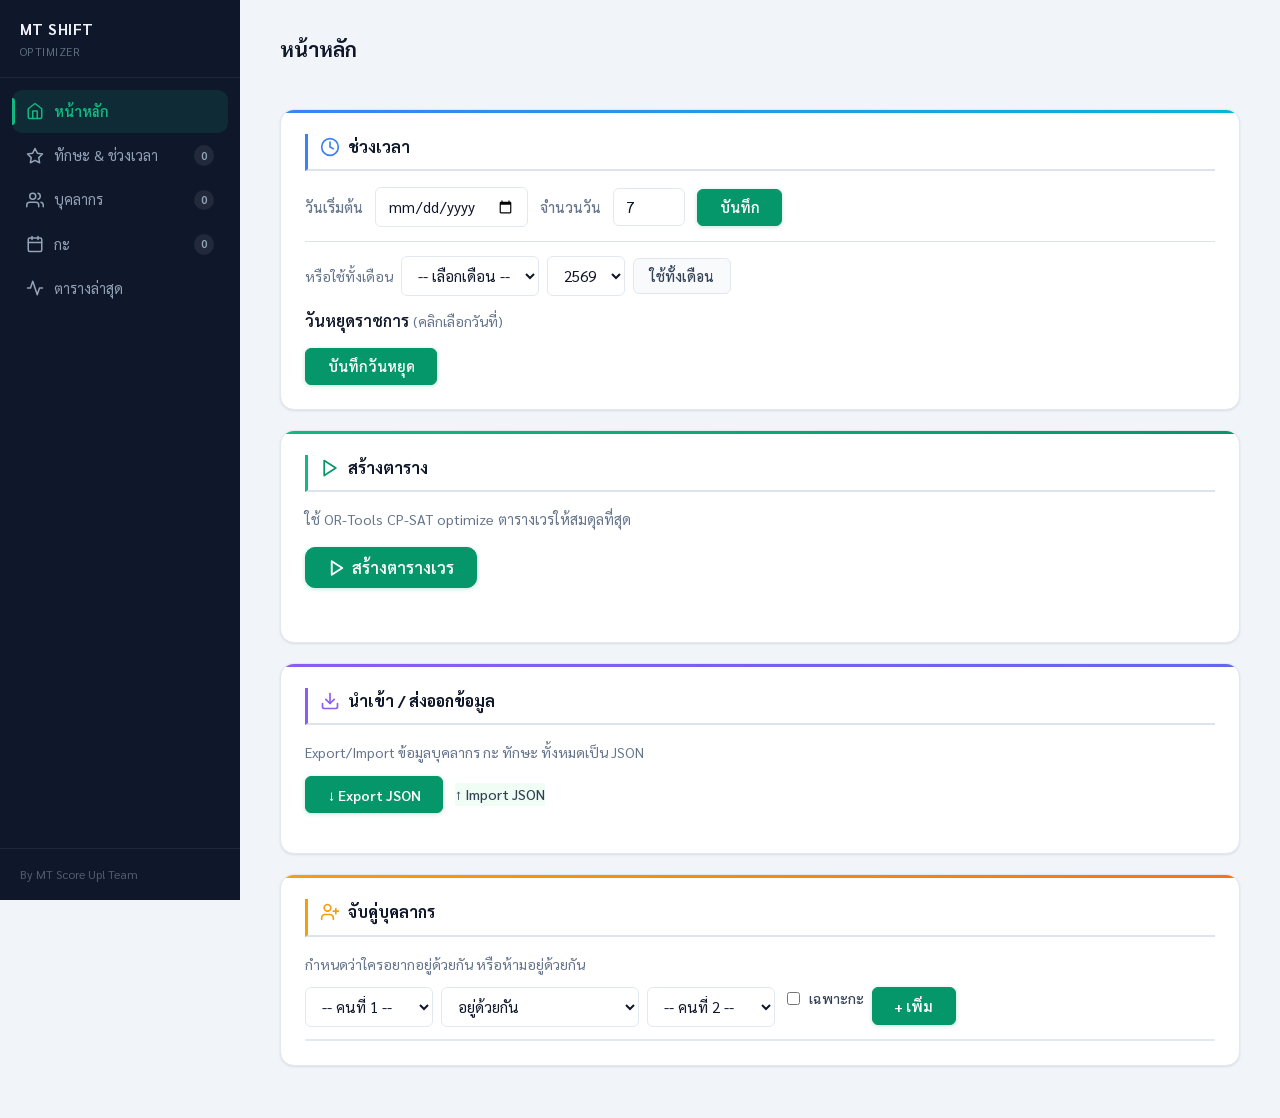
==== commit ca56db1d: "ยก shift_limits section ขึ้นมาให้โดดเด่น — บังคับรายกะ - ใน edit form: ย้าย "ขั้นต่ำ/สูงสุด รายกะ" ข" ====
--- a/static/index.html
+++ b/static/index.html
@@ -248,7 +248,7 @@
           </fieldset>
 
           <fieldset class="form-section">
-            <legend>จำนวนกะ / เดือน</legend>
+            <legend>จำนวนกะ / เดือน (รวม)</legend>
             <div class="form-inline" style="margin-bottom:0">
               <label for="staff_add_min_shifts">ขั้นต่ำ</label>
               <input type="number" id="staff_add_min_shifts" min="0" max="31" placeholder="—" style="width:5rem" />
@@ -258,6 +258,14 @@
             </div>
           </fieldset>
 
+          <fieldset class="form-section form-section--highlight">
+            <legend>⚡ ขั้นต่ำ/สูงสุด รายกะ</legend>
+            <div class="form-group" style="margin-top:0">
+              <label class="text-muted" style="font-size:.82rem">บังคับ solver — เช่น ต้องอยู่เวรดึก X-match อย่างน้อย 3 ครั้ง/เดือน</label>
+              <div id="staff_add_shift_limits" class="staff-skills-checkboxes"></div>
+            </div>
+          </fieldset>
+
           <fieldset class="form-section">
             <legend>ห่างกันอย่างน้อย (วัน)</legend>
             <div class="form-inline" style="margin-bottom:0">
@@ -267,14 +275,6 @@
             <div class="form-group" style="margin-top:.5rem">
               <label class="text-muted" style="font-size:.82rem">กำหนดแยกตามกะ</label>
               <div id="staff_add_min_gap_rules" class="staff-skills-checkboxes"></div>
-            </div>
-          </fieldset>
-
-          <fieldset class="form-section">
-            <legend>ขั้นต่ำ/สูงสุด ต่อกะรายคน</legend>
-            <div class="form-group" style="margin-top:0">
-              <label class="text-muted" style="font-size:.82rem">เช่น เวรดึก xmatch</label>
-              <div id="staff_add_shift_limits" class="staff-skills-checkboxes"></div>
             </div>
           </fieldset>
 
--- a/static/style.css
+++ b/static/style.css
@@ -4,7 +4,7 @@
   --surface:      #ffffff;
   --surface-2:    #f8fafc;
   --border:       #e2e8f0;
-  --border-light: #f1f5f9;
+  --border-light: #dde3ec;
   --text:         #0f172a;
   --text-2:       #334155;
   --muted:        #64748b;
@@ -393,7 +393,7 @@
 
 /* ===== Form sections (fieldset grouping) ===== */
 .form-section {
-  border: 1px solid var(--border-light);
+  border: 1px solid var(--border);
   border-radius: var(--radius);
   padding: .875rem 1rem 1rem;
   margin: 0 0 .875rem;
@@ -406,6 +406,16 @@
   color: var(--accent-2);
   padding: 0 .5rem;
   margin-left: -.25rem;
+}
+
+.form-section--highlight {
+  border-color: var(--accent);
+  background: var(--accent-pale);
+}
+
+.form-section--highlight legend {
+  color: var(--accent-2);
+  font-weight: 700;
 }
 
 /* ===== Buttons ===== */
@@ -606,7 +616,7 @@
   display: inline-flex;
   align-items: center;
   gap: .3rem;
-  color: var(--muted);
+  color: var(--text-2);
   font-size: .88rem;
   font-weight: 500;
 }
@@ -620,7 +630,7 @@
 .form-group label {
   font-size: .88rem;
   font-weight: 500;
-  color: var(--muted);
+  color: var(--text-2);
 }
 
 .form-group input,
@@ -2626,3 +2636,131 @@
 .legend-swatch.lh { background: #c62828; }
 .legend-swatch.lw { background: var(--surface-2); border: 1.5px solid var(--border); }
 .legend-swatch.lwe { background: var(--surface-2); border: 1.5px solid var(--accent); }
+
+/* ===== Staff quick-add form ===== */
+.staff-quickadd {
+  display: flex;
+  flex-direction: column;
+  gap: .5rem;
+}
+.staff-qa-row {
+  display: flex;
+  align-items: center;
+  gap: .5rem;
+  min-width: 0;
+}
+.staff-name-input { flex: 2 1 10rem; min-width: 0; }
+.staff-title-select { flex: 1 1 8rem; min-width: 0; }
+.staff-qa-label {
+  font-size: .72rem;
+  font-weight: 700;
+  text-transform: uppercase;
+  letter-spacing: .06em;
+  color: var(--text-2);
+  white-space: nowrap;
+  min-width: 3.8rem;
+}
+.staff-pill-scroll {
+  flex: 1;
+  display: flex;
+  flex-wrap: nowrap;
+  overflow-x: auto;
+  gap: .35rem;
+  scrollbar-width: none;
+  padding: 1px 0;
+  min-width: 0;
+}
+.staff-pill-scroll::-webkit-scrollbar { display: none; }
+.btn-add-staff { white-space: nowrap; flex-shrink: 0; }
+
+/* ===== Catalog grid (skills page) ===== */
+.catalog-card { padding: 0 !important; overflow: hidden; }
+.catalog-grid {
+  display: grid;
+  grid-template-columns: repeat(3, 1fr);
+}
+@media (max-width: 700px) {
+  .catalog-grid { grid-template-columns: 1fr; }
+}
+.catalog-section {
+  padding: 1.25rem 1.25rem 1.5rem;
+  border-right: 1px solid var(--border-light);
+}
+.catalog-section:last-child { border-right: none; }
+@media (max-width: 700px) {
+  .catalog-section { border-right: none; border-bottom: 1px solid var(--border-light); }
+  .catalog-section:last-child { border-bottom: none; }
+}
+.catalog-section-head {
+  display: flex;
+  align-items: center;
+  justify-content: space-between;
+  margin-bottom: .75rem;
+  padding-bottom: .5rem;
+  border-bottom: 2px solid var(--border);
+}
+.catalog-section-title {
+  font-size: .72rem;
+  font-weight: 700;
+  letter-spacing: .09em;
+  text-transform: uppercase;
+  color: var(--muted);
+}
+.catalog-add-row {
+  display: flex;
+  gap: .4rem;
+  align-items: center;
+  margin-bottom: .75rem;
+  flex-wrap: wrap;
+}
+.catalog-add-row input { flex: 1; min-width: 0; }
+.catalog-sep { color: var(--muted); font-size: .9rem; flex-shrink: 0; }
+.btn-add-inline {
+  padding: .35rem .7rem !important;
+  min-height: 0 !important;
+  font-size: .85rem;
+  flex-shrink: 0;
+}
+.title-type-select { font-size: .8rem; padding: .3rem .5rem; min-height: 0; }
+.catalog-list {
+  list-style: none;
+  margin: 0;
+  padding: 0;
+  display: flex;
+  flex-wrap: wrap;
+  gap: .35rem;
+}
+.catalog-list-item {
+  display: inline-flex;
+  align-items: center;
+  gap: .3rem;
+  padding: .25rem .6rem .25rem .75rem;
+  background: var(--surface-2);
+  border: 1.5px solid var(--border);
+  border-radius: 999px;
+  font-size: .82rem;
+  font-weight: 500;
+  color: var(--text-2);
+}
+.catalog-item-name { flex: 1; }
+.catalog-item-badge {
+  font-size: .7rem;
+  font-weight: 600;
+  color: var(--muted);
+  background: var(--border-light);
+  border-radius: 999px;
+  padding: .1rem .4rem;
+}
+.catalog-item-del {
+  background: none !important;
+  border: none !important;
+  box-shadow: none !important;
+  color: var(--muted);
+  padding: 0 .15rem !important;
+  min-height: 0 !important;
+  font-size: .9rem;
+  line-height: 1;
+  cursor: pointer;
+  transition: color .12s;
+}
+.catalog-item-del:hover { color: var(--danger) !important; background: none !important; }
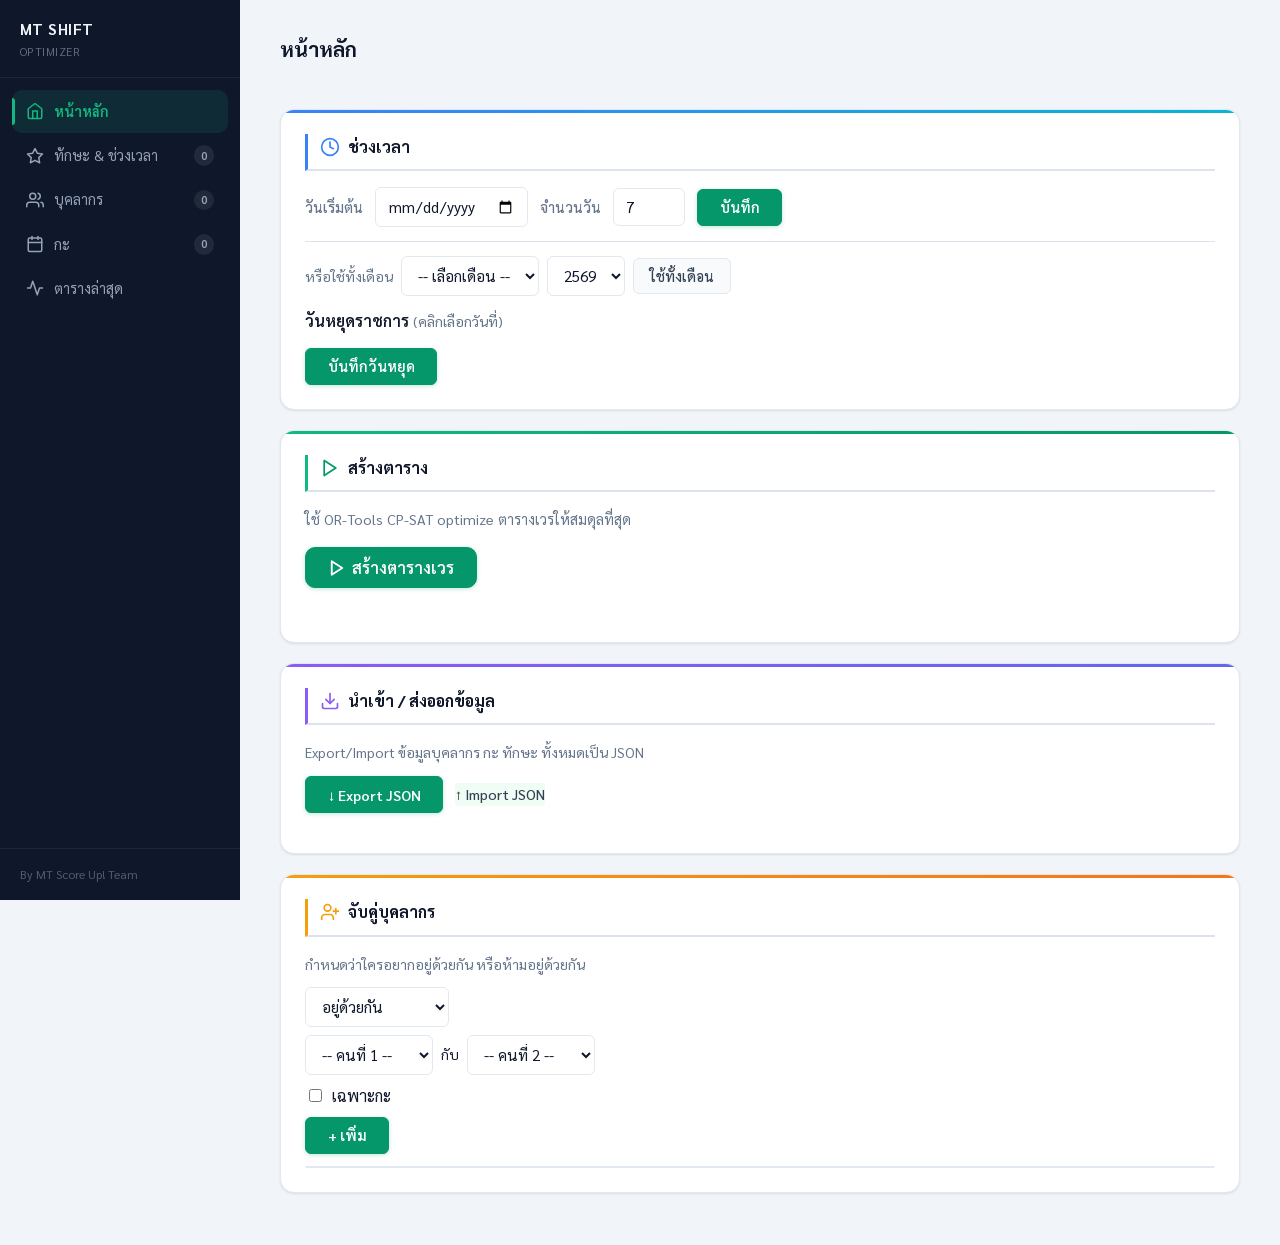
==== commit e5242575: "depends_on OR rule: multi-provider UI + grouped display - ฟอร์ม depends_on ใหม่: เลือก "ผู้ต้องการ" " ====
--- a/static/index.html
+++ b/static/index.html
@@ -122,15 +122,34 @@
       <section class="card card-step card-home card-home-pair">
         <h2><svg class="card-icon" viewBox="0 0 24 24" fill="none" stroke="currentColor" stroke-width="2" stroke-linecap="round" stroke-linejoin="round"><path d="M16 21v-2a4 4 0 0 0-4-4H6a4 4 0 0 0-4 4v2"/><circle cx="9" cy="7" r="4"/><line x1="19" y1="8" x2="19" y2="14"/><line x1="22" y1="11" x2="16" y2="11"/></svg>จับคู่บุคลากร</h2>
         <p class="text-muted" style="margin:0 0 .75rem 0">กำหนดว่าใครอยากอยู่ด้วยกัน หรือห้ามอยู่ด้วยกัน</p>
-        <div class="form-inline" style="margin-bottom:.75rem; flex-wrap:wrap; gap:.5rem; align-items:flex-start">
-          <select id="pair_staff_1" style="min-width:8rem"><option value="">-- คนที่ 1 --</option></select>
-          <select id="pair_type" style="min-width:9rem">
-            <option value="together">อยู่ด้วยกัน</option>
-            <option value="apart">ห้ามอยู่ด้วยกัน</option>
-            <option value="depends_on">คนที่ 2 ต้องอยู่กับ คนที่ 1</option>
-          </select>
-          <select id="pair_staff_2" style="min-width:8rem"><option value="">-- คนที่ 2 --</option></select>
-          <div class="pair-shifts-wrap" style="display:flex; align-items:center; gap:.5rem; flex-wrap:wrap">
+        <div style="margin-bottom:.75rem">
+          <!-- แถวหลัก: เลือกประเภท -->
+          <div class="form-inline" style="flex-wrap:wrap; gap:.5rem; align-items:center; margin-bottom:.5rem">
+            <select id="pair_type" style="min-width:9rem">
+              <option value="together">อยู่ด้วยกัน</option>
+              <option value="apart">ห้ามอยู่ด้วยกัน</option>
+              <option value="depends_on">ต้องอยู่กับ (OR)</option>
+            </select>
+          </div>
+          <!-- โหมด together/apart -->
+          <div id="pair_mode_normal" class="form-inline" style="flex-wrap:wrap; gap:.5rem; align-items:center; margin-bottom:.5rem">
+            <select id="pair_staff_1" style="min-width:8rem"><option value="">-- คนที่ 1 --</option></select>
+            <span style="color:var(--text-muted); font-size:.85rem">กับ</span>
+            <select id="pair_staff_2" style="min-width:8rem"><option value="">-- คนที่ 2 --</option></select>
+          </div>
+          <!-- โหมด depends_on: ผู้ต้องการ + providers (OR) -->
+          <div id="pair_mode_depends" style="display:none; margin-bottom:.5rem">
+            <div class="form-inline" style="flex-wrap:wrap; gap:.5rem; align-items:center; margin-bottom:.4rem">
+              <select id="pair_dependent" style="min-width:8rem"><option value="">-- ผู้ต้องการ --</option></select>
+              <span style="color:var(--text-muted); font-size:.85rem">ต้องอยู่กับ</span>
+            </div>
+            <div id="pair_providers_list" style="display:flex; flex-wrap:wrap; gap:.4rem; align-items:center; margin-bottom:.4rem">
+              <!-- dynamic provider rows injected by JS -->
+            </div>
+            <button type="button" id="add_provider_row" class="btn-secondary" style="font-size:.8rem; padding:.2rem .6rem">+ เพิ่มตัวเลือก (หรือ)</button>
+          </div>
+          <!-- Shift filter (shared) -->
+          <div class="pair-shifts-wrap" style="display:flex; align-items:center; gap:.5rem; flex-wrap:wrap; margin-bottom:.5rem">
             <label class="pair-shift-toggle" style="display:inline-flex; align-items:center; gap:.35rem; cursor:pointer; white-space:nowrap">
               <input type="checkbox" id="pair_shift_filter_on" />
               <span>เฉพาะกะ</span>
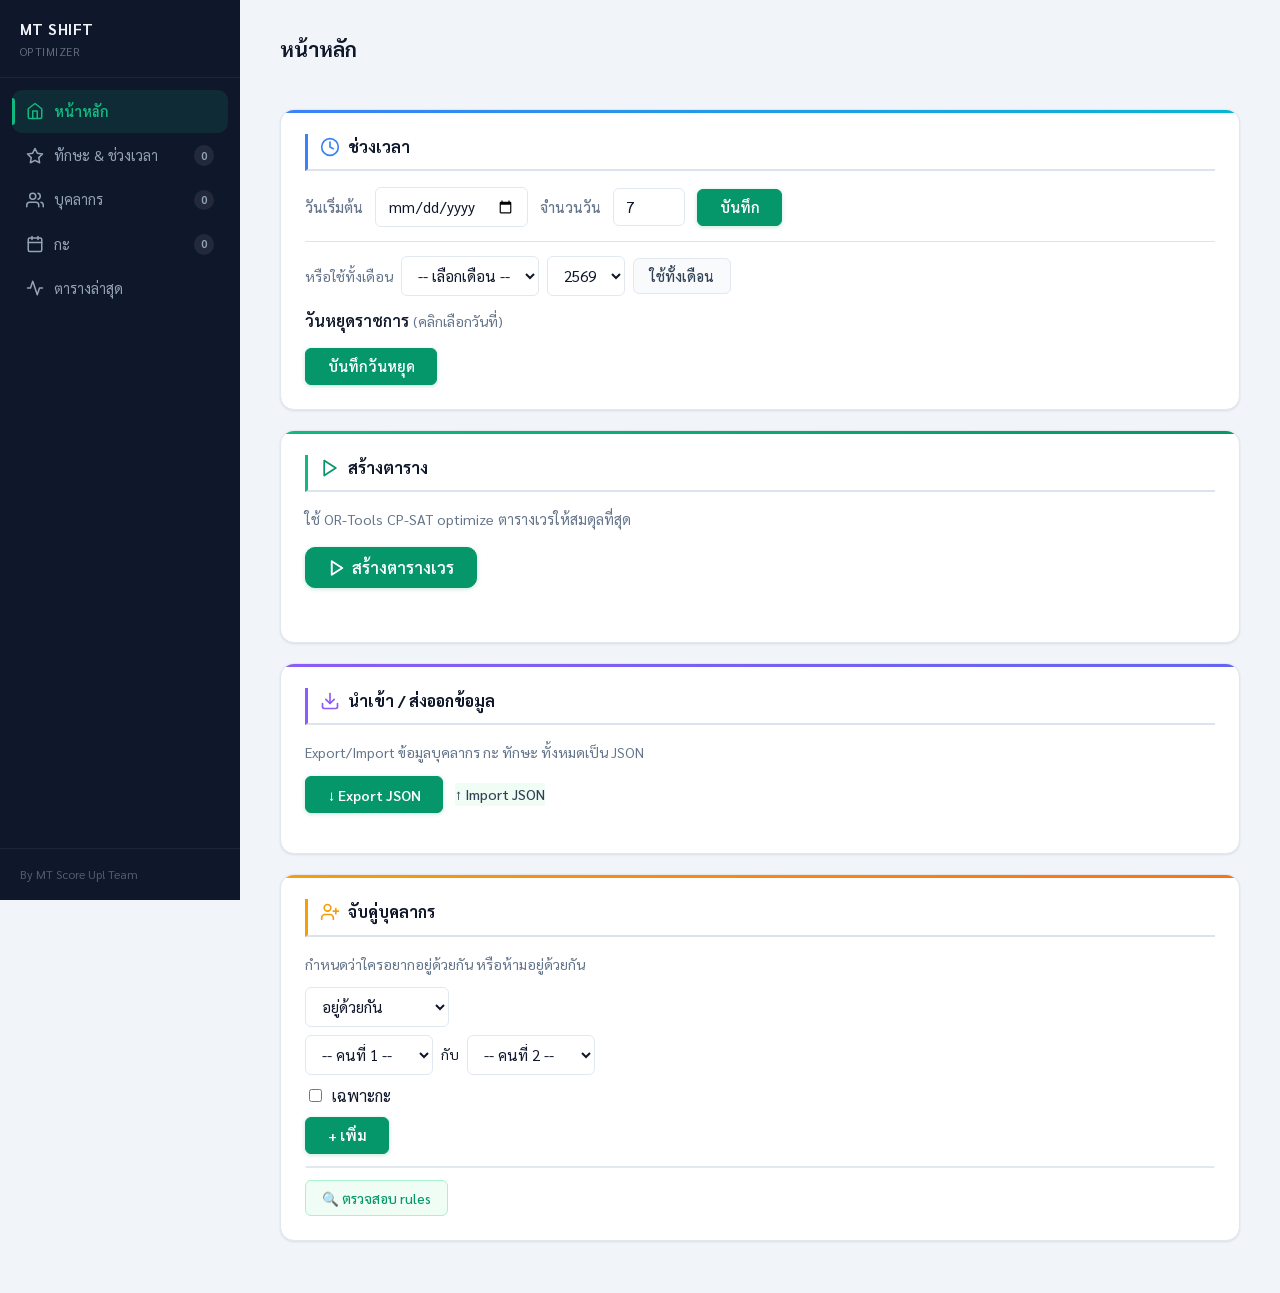
==== commit 29ca5896: "เพิ่ม Pair Rules Diagnostics — ตรวจสอบ rules จับคู่บุคลากร ปุ่ม "ตรวจสอบ rules" ในหน้าจับคู่บุคลากร " ====
--- a/static/index.html
+++ b/static/index.html
@@ -159,6 +159,10 @@
           <button type="button" id="add_pair" class="btn-primary">+ เพิ่ม</button>
         </div>
         <ul id="pair_list" class="skill-list"></ul>
+        <div style="margin-top:.75rem">
+          <button type="button" id="btn_diag_pairs" class="btn-secondary" style="font-size:.85rem">🔍 ตรวจสอบ rules</button>
+        </div>
+        <div id="pair_diag_result" style="display:none; margin-top:.6rem"></div>
       </section>
     </div>
 
